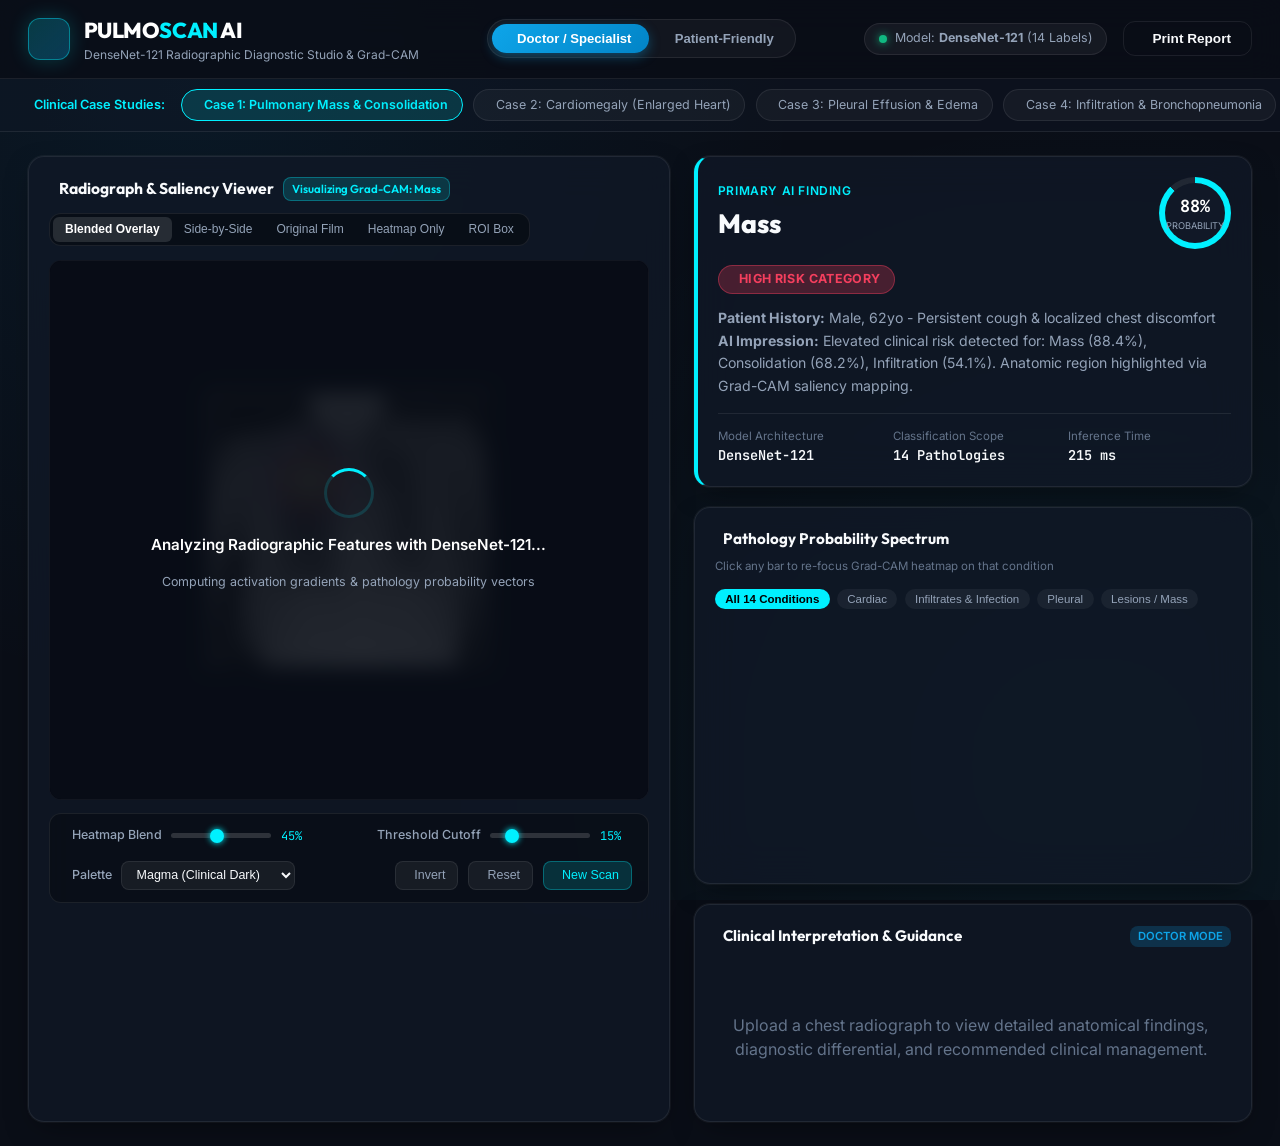
==== webapp/static/index.html @ a5fcc42c "feat: add web interface, Vercel configuration, serverless API routes, and client-side Grad-CAM diagn" ====
<!DOCTYPE html>
<html lang="en">
<head>
  <meta charset="UTF-8">
  <meta name="viewport" content="width=device-width, initial-scale=1.0">
  <title>PulmoScan AI - Deep Learning Chest X-Ray Diagnosis & Grad-CAM</title>
  <meta name="description" content="State-of-the-art AI medical diagnosis platform for 14 chest pathologies with real-time Grad-CAM heatmap visualization and clinical reports.">
  
  <!-- Google Fonts -->
  <link rel="preconnect" href="https://fonts.googleapis.com">
  <link rel="preconnect" href="https://fonts.gstatic.com" crossorigin>
  <link href="https://fonts.googleapis.com/css2?family=Inter:wght@300;400;500;600;700&family=Outfit:wght@400;500;600;700;800&family=JetBrains+Mono:wght@400;500&display=swap" rel="stylesheet">
  
  <!-- Chart.js for Interactive Diagnostic Graphs -->
  <script src="https://cdn.jsdelivr.net/npm/chart.js@4.4.1/dist/chart.umd.min.js"></script>

  <!-- Lucide Icons -->
  <script src="https://unpkg.com/lucide@latest"></script>

  <link rel="stylesheet" href="style.css">
</head>
<body class="theme-dark">
  <!-- Top Navigation Bar -->
  <header class="navbar">
    <div class="nav-brand">
      <div class="brand-icon">
        <i data-lucide="activity"></i>
      </div>
      <div class="brand-text">
        <div class="brand-title">PULMO<span class="highlight">SCAN</span> AI</div>
        <div class="brand-subtitle">DenseNet-121 Radiographic Diagnostic Studio & Grad-CAM</div>
      </div>
    </div>

    <!-- Active Mode Switcher -->
    <div class="nav-center">
      <div class="mode-toggle-group">
        <button id="btnDoctorMode" class="mode-btn active" title="Detailed Radiologic Insights, AUCs & Fleischner Guidelines">
          <i data-lucide="stethoscope"></i>
          <span>Doctor / Specialist</span>
        </button>
        <button id="btnPatientMode" class="mode-btn" title="Clear, Plain-Language Explanations & Next Steps">
          <i data-lucide="heart-pulse"></i>
          <span>Patient-Friendly</span>
        </button>
      </div>
    </div>

    <div class="nav-actions">
      <div class="model-badge" title="Trained on NIH ChestX-ray8 Dataset">
        <span class="status-dot"></span>
        <span class="badge-text">Model: <strong>DenseNet-121</strong> (14 Labels)</span>
      </div>
      <button id="btnPrintReport" class="btn btn-outline" disabled title="Generate Formal Clinical Radiology Report">
        <i data-lucide="file-text"></i>
        <span>Print Report</span>
      </button>
    </div>
  </header>

  <!-- Sample Quick-Load Strip -->
  <section class="sample-bar">
    <div class="sample-label">
      <i data-lucide="sparkles"></i>
      <span>Clinical Case Studies:</span>
    </div>
    <div class="sample-chips" id="sampleChipsContainer">
      <div class="chip-skeleton">Loading clinical cases...</div>
    </div>
  </section>

  <!-- Main Application Body -->
  <main class="app-layout">
    <!-- Left Column: Image Viewer & PACS Controls -->
    <section class="viewer-section">
      <div class="panel-header">
        <div class="panel-title">
          <i data-lucide="scan"></i>
          <span>Radiograph & Saliency Viewer</span>
          <span id="activePathologyTag" class="active-tag hidden">Visualizing: Mass</span>
        </div>
        <div class="view-mode-tabs">
          <button class="view-tab active" data-view="overlay">Blended Overlay</button>
          <button class="view-tab" data-view="sidebyside">Side-by-Side</button>
          <button class="view-tab" data-view="original">Original Film</button>
          <button class="view-tab" data-view="heatmap">Heatmap Only</button>
          <button class="view-tab" data-view="contour">ROI Box</button>
        </div>
      </div>

      <!-- Image Canvas Display Container -->
      <div class="canvas-wrapper" id="canvasWrapper">
        <div id="dropZone" class="drop-zone">
          <div class="drop-content">
            <div class="upload-icon-wrapper">
              <i data-lucide="upload-cloud"></i>
            </div>
            <h3>Upload Chest X-Ray Radiograph</h3>
            <p>Drag and drop a patient frontal chest scan (.png, .jpg, .jpeg) or select a sample case above</p>
            <div class="drop-buttons">
              <label for="fileInput" class="btn btn-primary">
                <i data-lucide="folder-open"></i> Browse Files
              </label>
              <input type="file" id="fileInput" accept="image/*" class="file-input-hidden">
            </div>
            <div class="drop-hint">Supports standard PA/AP projection digital radiography</div>
          </div>
        </div>

        <!-- Rendered Image Canvas Container -->
        <div id="imageDisplayArea" class="image-display-area hidden">
          <!-- Single View Mode -->
          <div id="singleViewContainer" class="single-view-container">
            <div class="canvas-image-container" id="zoomContainer">
              <img id="primaryViewerImg" src="" alt="Diagnostic Radiograph View">
              <div id="crosshairOverlay" class="crosshair-overlay"></div>
            </div>
          </div>

          <!-- Side-by-side View Mode -->
          <div id="sideBySideContainer" class="side-by-side-container hidden">
            <div class="sbs-box">
              <div class="sbs-badge">Original Radiograph</div>
              <img id="sbsOriginalImg" src="" alt="Original X-Ray">
            </div>
            <div class="sbs-box">
              <div class="sbs-badge">Grad-CAM Activation Map</div>
              <img id="sbsHeatmapImg" src="" alt="Grad-CAM Saliency Map">
            </div>
          </div>

          <!-- Loading Spinner Overlay -->
          <div id="analysisSpinner" class="analysis-spinner hidden">
            <div class="spinner-circle"></div>
            <div class="spinner-text">Analyzing Radiographic Features with DenseNet-121...</div>
            <div class="spinner-subtext">Computing activation gradients & pathology probability vectors</div>
          </div>
        </div>
      </div>

      <!-- PACS Medical Imaging Controls Toolbar -->
      <div class="pacs-toolbar" id="pacsToolbar">
        <div class="control-group">
          <label><i data-lucide="layers"></i> Heatmap Blend</label>
          <input type="range" id="sliderOpacity" min="0" max="100" value="45" class="range-slider">
          <span id="valOpacity" class="slider-val">45%</span>
        </div>

        <div class="control-group">
          <label><i data-lucide="filter"></i> Threshold Cutoff</label>
          <input type="range" id="sliderThreshold" min="0" max="90" value="15" class="range-slider">
          <span id="valThreshold" class="slider-val">15%</span>
        </div>

        <div class="control-group">
          <label><i data-lucide="palette"></i> Palette</label>
          <select id="selectColormap" class="select-dropdown">
            <option value="jet">Jet (Thermal Rainbow)</option>
            <option value="magma" selected>Magma (Clinical Dark)</option>
            <option value="inferno">Inferno (High Contrast)</option>
            <option value="turbo">Turbo (Spectral)</option>
            <option value="viridis">Viridis (Colorblind Safe)</option>
          </select>
        </div>

        <div class="control-group actions-group">
          <button id="btnInvertFilm" class="tool-btn" title="Invert Grayscale (Negative/Positive Film)">
            <i data-lucide="sun-moon"></i> Invert
          </button>
          <button id="btnResetView" class="tool-btn" title="Reset Zoom and Windowing">
            <i data-lucide="rotate-ccw"></i> Reset
          </button>
          <button id="btnNewScan" class="tool-btn btn-highlight" title="Upload a New Image">
            <i data-lucide="plus-circle"></i> New Scan
          </button>
        </div>
      </div>
    </section>

    <!-- Right Column: Diagnostic Graphs & Clinical Findings -->
    <section class="diagnostic-section">
      <!-- Top Diagnostic Finding Summary Card -->
      <div class="card summary-card" id="topSummaryCard">
        <div class="summary-top-row">
          <div class="summary-title-col">
            <span class="summary-pre">Primary AI Finding</span>
            <h2 id="topPathologyName" class="top-pathology">Ready for Analysis</h2>
          </div>
          <div class="summary-score-col">
            <div id="topConfidenceMeter" class="confidence-circle" data-val="0">
              <span id="topConfidenceText" class="conf-percent">--%</span>
              <span class="conf-lbl">Probability</span>
            </div>
          </div>
        </div>

        <div id="riskBadge" class="risk-badge badge-neutral">Awaiting Radiograph Upload</div>

        <p id="clinicalImpressionText" class="impression-text">
          Upload a patient chest radiograph or choose a sample clinical case study above to perform multi-label pathology classification and Grad-CAM localized anatomical heatmapping.
        </p>

        <div class="metrics-row" id="metricsRow">
          <div class="metric-item">
            <span class="metric-label">Model Architecture</span>
            <span class="metric-val">DenseNet-121</span>
          </div>
          <div class="metric-item">
            <span class="metric-label">Classification Scope</span>
            <span class="metric-val">14 Pathologies</span>
          </div>
          <div class="metric-item">
            <span class="metric-label">Inference Time</span>
            <span id="valInferenceTime" class="metric-val">-- ms</span>
          </div>
        </div>
      </div>

      <!-- Probability Graphs & Differential Diagnosis -->
      <div class="card chart-card">
        <div class="card-header">
          <div class="card-title">
            <i data-lucide="bar-chart-3"></i>
            <span>Pathology Probability Spectrum</span>
          </div>
          <div class="chart-subtitle">Click any bar to re-focus Grad-CAM heatmap on that condition</div>
        </div>

        <!-- Category Filters -->
        <div class="filter-pills" id="filterPills">
          <button class="pill active" data-filter="all">All 14 Conditions</button>
          <button class="pill" data-filter="Cardiovascular">Cardiac</button>
          <button class="pill" data-filter="Infectious">Infiltrates & Infection</button>
          <button class="pill" data-filter="Pleural">Pleural</button>
          <button class="pill" data-filter="Lesion">Lesions / Mass</button>
        </div>

        <div class="chart-container">
          <canvas id="pathologyChart"></canvas>
        </div>
      </div>

      <!-- Detailed Findings & Clinical Explanations Card -->
      <div class="card findings-card">
        <div class="card-header">
          <div class="card-title">
            <i data-lucide="file-search"></i>
            <span id="findingsTitle">Clinical Interpretation & Guidance</span>
          </div>
          <span class="findings-mode-tag" id="findingsModeTag">Doctor Mode</span>
        </div>

        <!-- Dynamic Content injected based on Active Mode (Doctor vs Patient) -->
        <div id="findingsContainer" class="findings-content">
          <div class="empty-state">
            <i data-lucide="clipboard-list"></i>
            <p>Upload a chest radiograph to view detailed anatomical findings, diagnostic differential, and recommended clinical management.</p>
          </div>
        </div>
      </div>
    </section>
  </main>

  <!-- Printable Clinical Radiology Report Modal -->
  <div id="reportModal" class="modal-overlay hidden">
    <div class="modal-content">
      <div class="modal-header">
        <div class="report-header-brand">
          <i data-lucide="activity"></i>
          <div>
            <h3>PULMOSCAN AI - DIAGNOSTIC RADIOLOGY REPORT</h3>
            <span>Automated Deep Learning Multi-Label Classification & Grad-CAM Analysis</span>
          </div>
        </div>
        <div class="modal-actions">
          <button id="btnExecutePrint" class="btn btn-primary"><i data-lucide="printer"></i> Print / Save PDF</button>
          <button id="btnCloseModal" class="btn btn-icon"><i data-lucide="x"></i></button>
        </div>
      </div>

      <div class="report-body" id="printableReportContent">
        <!-- Patient & Exam Meta Grid -->
        <div class="report-grid">
          <div class="report-meta-box">
            <strong>Exam Type:</strong> Chest Radiograph (PA/AP Frontal Projection)<br>
            <strong>Date / Time:</strong> <span id="reportDate">--</span><br>
            <strong>Scan ID:</strong> <span id="reportScanId">PX-2026-X8</span>
          </div>
          <div class="report-meta-box">
            <strong>AI Engine:</strong> DenseNet-121 Deep Convolutional Network<br>
            <strong>Interpretation Method:</strong> Grad-CAM (conv5_block16_concat)<br>
            <strong>Status:</strong> Completed & Verified
          </div>
        </div>

        <!-- Embedded Visuals -->
        <div class="report-visuals-grid">
          <div class="report-img-box">
            <div class="report-img-caption">Original Patient Radiograph</div>
            <img id="reportOriginalImg" src="" alt="Original X-Ray">
          </div>
          <div class="report-img-box">
            <div class="report-img-caption">AI Grad-CAM Saliency Region of Interest</div>
            <img id="reportOverlayImg" src="" alt="Grad-CAM Overlay">
          </div>
        </div>

        <!-- Radiology Impression Summary -->
        <div class="report-section">
          <h4>RADIOLOGICAL IMPRESSION & FINDINGS</h4>
          <p id="reportImpressionText">Impression will appear here.</p>
        </div>

        <!-- Quantitative Pathology Table -->
        <div class="report-section">
          <h4>QUANTITATIVE PATHOLOGY PROBABILITY MATRIX</h4>
          <table class="report-table">
            <thead>
              <tr>
                <th>Pathology</th>
                <th>Classification</th>
                <th>Probability</th>
                <th>Risk Category</th>
                <th>Clinical Recommendation</th>
              </tr>
            </thead>
            <tbody id="reportTableBody">
              <!-- Dynamically populated -->
            </tbody>
          </table>
        </div>

        <!-- Medical Disclaimer -->
        <div class="report-disclaimer">
          <strong>Notice:</strong> This automated report is generated by an artificial intelligence diagnostic assistant (DenseNet-121) trained on the NIH ChestX-ray8 dataset. It is intended to assist medical practitioners in clinical review and error analysis. Findings must be verified by a board-certified radiologist.
        </div>
      </div>
    </div>
  </div>

  <script src="app.js"></script>
</body>
</html>
---- webapp/static/style.css ----
/* ==========================================================================
   PULMOSCAN AI - Medical Imaging Diagnostic Studio Stylesheet
   Modern Glassmorphism, Radiologic Dark Theme, Responsive Clinical Dashboard
   ========================================================================== */

:root {
  /* Color Palette */
  --bg-primary: #0a0e17;
  --bg-secondary: #111827;
  --bg-card: rgba(17, 24, 39, 0.75);
  --bg-card-hover: rgba(30, 41, 59, 0.85);
  --border-subtle: rgba(255, 255, 255, 0.08);
  --border-focus: rgba(0, 240, 255, 0.45);
  --border-glow: 0 0 16px rgba(0, 240, 255, 0.25);
  
  /* Brand Medical Accents */
  --cyan-primary: #00f0ff;
  --cyan-glow: rgba(0, 240, 255, 0.2);
  --teal-accent: #0ea5e9;
  --emerald-success: #10b981;
  --emerald-glow: rgba(16, 185, 129, 0.2);
  --amber-warning: #f59e0b;
  --amber-glow: rgba(245, 158, 11, 0.2);
  --rose-danger: #f43f5e;
  --rose-glow: rgba(244, 63, 94, 0.25);
  
  /* Text & Typography */
  --text-main: #f8fafc;
  --text-muted: #94a3b8;
  --text-dim: #64748b;
  --font-family: 'Inter', -apple-system, BlinkMacSystemFont, sans-serif;
  --font-display: 'Outfit', var(--font-family);
  --font-mono: 'JetBrains Mono', monospace;

  /* UI Tokens */
  --radius-sm: 8px;
  --radius-md: 12px;
  --radius-lg: 16px;
  --radius-full: 9999px;
  --shadow-card: 0 10px 30px -10px rgba(0, 0, 0, 0.5), 0 0 0 1px rgba(255, 255, 255, 0.05);
  --transition-smooth: all 0.25s cubic-bezier(0.16, 1, 0.3, 1);
}

/* Reset & Base Setup */
*, *::before, *::after {
  box-sizing: border-box;
  margin: 0;
  padding: 0;
}

body {
  font-family: var(--font-family);
  background: var(--bg-primary);
  background-image: 
    radial-gradient(circle at 15% 10%, rgba(14, 165, 233, 0.07) 0%, transparent 45%),
    radial-gradient(circle at 85% 85%, rgba(0, 240, 255, 0.05) 0%, transparent 50%);
  background-attachment: fixed;
  color: var(--text-main);
  line-height: 1.5;
  min-height: 100vh;
  display: flex;
  flex-direction: column;
  overflow-x: hidden;
}

/* --------------------------------------------------------------------------
   Top Navigation Bar
   -------------------------------------------------------------------------- */
.navbar {
  display: flex;
  align-items: center;
  justify-content: space-between;
  padding: 0.85rem 1.75rem;
  background: rgba(10, 14, 23, 0.85);
  backdrop-filter: blur(16px);
  -webkit-backdrop-filter: blur(16px);
  border-bottom: 1px solid var(--border-subtle);
  position: sticky;
  top: 0;
  z-index: 100;
}

.nav-brand {
  display: flex;
  align-items: center;
  gap: 0.85rem;
}

.brand-icon {
  width: 42px;
  height: 42px;
  border-radius: var(--radius-md);
  background: linear-gradient(135deg, rgba(0, 240, 255, 0.2), rgba(14, 165, 233, 0.3));
  border: 1px solid rgba(0, 240, 255, 0.4);
  display: flex;
  align-items: center;
  justify-content: center;
  color: var(--cyan-primary);
  box-shadow: 0 0 20px var(--cyan-glow);
}

.brand-title {
  font-family: var(--font-display);
  font-size: 1.35rem;
  font-weight: 800;
  letter-spacing: -0.02em;
  color: #ffffff;
}

.brand-title .highlight {
  color: var(--cyan-primary);
}

.brand-subtitle {
  font-size: 0.75rem;
  color: var(--text-muted);
  font-weight: 400;
}

/* Mode Switcher (Doctor vs Patient) */
.mode-toggle-group {
  display: flex;
  background: rgba(255, 255, 255, 0.04);
  padding: 4px;
  border-radius: var(--radius-full);
  border: 1px solid var(--border-subtle);
}

.mode-btn {
  display: flex;
  align-items: center;
  gap: 0.5rem;
  padding: 0.45rem 1.1rem;
  border-radius: var(--radius-full);
  border: none;
  background: transparent;
  color: var(--text-muted);
  font-size: 0.82rem;
  font-weight: 600;
  cursor: pointer;
  transition: var(--transition-smooth);
}

.mode-btn:hover {
  color: var(--text-main);
}

.mode-btn.active {
  background: linear-gradient(135deg, #0ea5e9, #0284c7);
  color: #ffffff;
  box-shadow: 0 4px 12px rgba(14, 165, 233, 0.35);
}

.nav-actions {
  display: flex;
  align-items: center;
  gap: 1rem;
}

.model-badge {
  display: flex;
  align-items: center;
  gap: 0.5rem;
  background: rgba(255, 255, 255, 0.05);
  border: 1px solid var(--border-subtle);
  padding: 0.35rem 0.85rem;
  border-radius: var(--radius-full);
  font-size: 0.78rem;
  color: var(--text-muted);
}

.status-dot {
  width: 8px;
  height: 8px;
  border-radius: 50%;
  background: var(--emerald-success);
  box-shadow: 0 0 8px var(--emerald-success);
  animation: pulse-dot 2s infinite ease-in-out;
}

@keyframes pulse-dot {
  0%, 100% { opacity: 1; transform: scale(1); }
  50% { opacity: 0.5; transform: scale(0.85); }
}

/* --------------------------------------------------------------------------
   Sample Case Studies Strip
   -------------------------------------------------------------------------- */
.sample-bar {
  display: flex;
  align-items: center;
  gap: 1rem;
  padding: 0.65rem 1.75rem;
  background: rgba(17, 24, 39, 0.4);
  border-bottom: 1px solid var(--border-subtle);
  overflow-x: auto;
  white-space: nowrap;
}

.sample-label {
  display: flex;
  align-items: center;
  gap: 0.4rem;
  font-size: 0.8rem;
  font-weight: 600;
  color: var(--cyan-primary);
  flex-shrink: 0;
}

.sample-chips {
  display: flex;
  gap: 0.65rem;
  align-items: center;
}

.sample-chip {
  display: inline-flex;
  align-items: center;
  gap: 0.5rem;
  padding: 0.35rem 0.85rem;
  border-radius: var(--radius-full);
  background: rgba(255, 255, 255, 0.04);
  border: 1px solid var(--border-subtle);
  color: var(--text-muted);
  font-size: 0.78rem;
  cursor: pointer;
  transition: var(--transition-smooth);
}

.sample-chip:hover {
  background: rgba(0, 240, 255, 0.08);
  border-color: var(--cyan-primary);
  color: #ffffff;
  transform: translateY(-1px);
}

.sample-chip.active {
  background: rgba(0, 240, 255, 0.15);
  border-color: var(--cyan-primary);
  color: var(--cyan-primary);
  font-weight: 600;
}

/* --------------------------------------------------------------------------
   App Main Layout (2-Column Grid)
   -------------------------------------------------------------------------- */
.app-layout {
  display: grid;
  grid-template-columns: 1.15fr 1fr;
  gap: 1.5rem;
  padding: 1.5rem 1.75rem;
  flex: 1;
}

@media (max-width: 1100px) {
  .app-layout {
    grid-template-columns: 1fr;
  }
}

/* --------------------------------------------------------------------------
   Viewer Section (Left Column)
   -------------------------------------------------------------------------- */
.viewer-section {
  display: flex;
  flex-direction: column;
  gap: 0.85rem;
  background: var(--bg-card);
  backdrop-filter: blur(20px);
  -webkit-backdrop-filter: blur(20px);
  border: 1px solid var(--border-subtle);
  border-radius: var(--radius-lg);
  padding: 1.25rem;
  box-shadow: var(--shadow-card);
}

.panel-header {
  display: flex;
  align-items: center;
  justify-content: space-between;
  flex-wrap: wrap;
  gap: 0.75rem;
}

.panel-title {
  display: flex;
  align-items: center;
  gap: 0.6rem;
  font-size: 0.98rem;
  font-weight: 700;
  font-family: var(--font-display);
}

.active-tag {
  background: rgba(0, 240, 255, 0.15);
  color: var(--cyan-primary);
  padding: 2px 8px;
  border-radius: var(--radius-sm);
  font-size: 0.72rem;
  font-weight: 600;
  border: 1px solid rgba(0, 240, 255, 0.3);
}

.view-mode-tabs {
  display: flex;
  background: rgba(0, 0, 0, 0.35);
  border-radius: var(--radius-md);
  padding: 3px;
  border: 1px solid var(--border-subtle);
}

.view-tab {
  border: none;
  background: transparent;
  color: var(--text-muted);
  font-size: 0.75rem;
  padding: 0.35rem 0.75rem;
  border-radius: 6px;
  font-weight: 500;
  cursor: pointer;
  transition: var(--transition-smooth);
}

.view-tab:hover {
  color: var(--text-main);
}

.view-tab.active {
  background: rgba(255, 255, 255, 0.12);
  color: #ffffff;
  font-weight: 600;
}

/* Canvas Wrapper */
.canvas-wrapper {
  position: relative;
  width: 100%;
  aspect-ratio: 1 / 1;
  max-height: 540px;
  background: #030712;
  border-radius: var(--radius-md);
  border: 1px solid rgba(255, 255, 255, 0.06);
  overflow: hidden;
  display: flex;
  align-items: center;
  justify-content: center;
}

/* Drop Zone */
.drop-zone {
  display: flex;
  flex-direction: column;
  align-items: center;
  justify-content: center;
  padding: 2.5rem;
  text-align: center;
  border: 2px dashed rgba(255, 255, 255, 0.12);
  border-radius: var(--radius-md);
  margin: 1.5rem;
  width: calc(100% - 3rem);
  height: calc(100% - 3rem);
  background: rgba(15, 23, 42, 0.4);
  transition: var(--transition-smooth);
}

.drop-zone.dragover {
  border-color: var(--cyan-primary);
  background: rgba(0, 240, 255, 0.05);
  box-shadow: 0 0 25px var(--cyan-glow);
}

.upload-icon-wrapper {
  width: 64px;
  height: 64px;
  border-radius: 50%;
  background: rgba(0, 240, 255, 0.1);
  color: var(--cyan-primary);
  display: flex;
  align-items: center;
  justify-content: center;
  margin-bottom: 1rem;
}

.drop-content h3 {
  font-size: 1.1rem;
  margin-bottom: 0.35rem;
  font-family: var(--font-display);
}

.drop-content p {
  color: var(--text-muted);
  font-size: 0.85rem;
  max-width: 380px;
  margin-bottom: 1.25rem;
}

.drop-buttons {
  margin-bottom: 0.85rem;
}

.file-input-hidden {
  display: none;
}

.drop-hint {
  font-size: 0.72rem;
  color: var(--text-dim);
}

/* Rendered Canvas Image Area */
.image-display-area {
  width: 100%;
  height: 100%;
  display: flex;
  align-items: center;
  justify-content: center;
  position: relative;
}

.single-view-container {
  width: 100%;
  height: 100%;
  display: flex;
  align-items: center;
  justify-content: center;
}

.canvas-image-container {
  width: 100%;
  height: 100%;
  position: relative;
  display: flex;
  align-items: center;
  justify-content: center;
}

.canvas-image-container img {
  max-width: 100%;
  max-height: 100%;
  object-fit: contain;
  transition: filter 0.2s ease;
  user-select: none;
}

/* Side by Side View */
.side-by-side-container {
  display: grid;
  grid-template-columns: 1fr 1fr;
  width: 100%;
  height: 100%;
  gap: 8px;
  padding: 8px;
}

.sbs-box {
  position: relative;
  background: #000;
  border-radius: var(--radius-sm);
  overflow: hidden;
  display: flex;
  align-items: center;
  justify-content: center;
}

.sbs-box img {
  width: 100%;
  height: 100%;
  object-fit: contain;
}

.sbs-badge {
  position: absolute;
  top: 8px;
  left: 8px;
  background: rgba(0, 0, 0, 0.75);
  backdrop-filter: blur(6px);
  padding: 3px 8px;
  border-radius: 4px;
  font-size: 0.7rem;
  font-weight: 600;
  color: #ffffff;
  border: 1px solid rgba(255, 255, 255, 0.15);
}

/* Spinner Overlay */
.analysis-spinner {
  position: absolute;
  inset: 0;
  background: rgba(10, 14, 23, 0.88);
  backdrop-filter: blur(10px);
  display: flex;
  flex-direction: column;
  align-items: center;
  justify-content: center;
  gap: 1rem;
  z-index: 50;
}

.spinner-circle {
  width: 50px;
  height: 50px;
  border: 3px solid rgba(0, 240, 255, 0.15);
  border-top-color: var(--cyan-primary);
  border-radius: 50%;
  animation: spin 0.85s linear infinite;
}

@keyframes spin {
  to { transform: rotate(360deg); }
}

.spinner-text {
  font-size: 0.95rem;
  font-weight: 600;
  color: #fff;
}

.spinner-subtext {
  font-size: 0.78rem;
  color: var(--text-muted);
}

/* PACS Toolbar */
.pacs-toolbar {
  display: flex;
  align-items: center;
  justify-content: space-between;
  flex-wrap: wrap;
  gap: 1rem;
  padding: 0.75rem 1rem;
  background: rgba(0, 0, 0, 0.3);
  border-radius: var(--radius-md);
  border: 1px solid var(--border-subtle);
}

.control-group {
  display: flex;
  align-items: center;
  gap: 0.6rem;
}

.control-group label {
  display: flex;
  align-items: center;
  gap: 0.35rem;
  font-size: 0.78rem;
  font-weight: 500;
  color: var(--text-muted);
}

.range-slider {
  appearance: none;
  -webkit-appearance: none;
  width: 100px;
  height: 5px;
  background: rgba(255, 255, 255, 0.15);
  border-radius: var(--radius-full);
  outline: none;
}

.range-slider::-webkit-slider-thumb {
  -webkit-appearance: none;
  width: 14px;
  height: 14px;
  border-radius: 50%;
  background: var(--cyan-primary);
  cursor: pointer;
  box-shadow: 0 0 6px var(--cyan-primary);
}

.slider-val {
  font-family: var(--font-mono);
  font-size: 0.75rem;
  color: var(--cyan-primary);
  min-width: 32px;
}

.select-dropdown {
  background: rgba(255, 255, 255, 0.06);
  border: 1px solid var(--border-subtle);
  color: var(--text-main);
  padding: 0.35rem 0.65rem;
  border-radius: var(--radius-sm);
  font-size: 0.78rem;
  outline: none;
  cursor: pointer;
}

.actions-group {
  margin-left: auto;
}

.tool-btn {
  display: flex;
  align-items: center;
  gap: 0.4rem;
  background: rgba(255, 255, 255, 0.06);
  border: 1px solid var(--border-subtle);
  color: var(--text-muted);
  font-size: 0.78rem;
  padding: 0.4rem 0.75rem;
  border-radius: var(--radius-sm);
  cursor: pointer;
  transition: var(--transition-smooth);
}

.tool-btn:hover {
  background: rgba(255, 255, 255, 0.12);
  color: #fff;
}

.tool-btn.btn-highlight {
  background: rgba(0, 240, 255, 0.15);
  border-color: rgba(0, 240, 255, 0.3);
  color: var(--cyan-primary);
}

.tool-btn.btn-highlight:hover {
  background: rgba(0, 240, 255, 0.25);
  color: #fff;
}

/* --------------------------------------------------------------------------
   Diagnostic Section (Right Column)
   -------------------------------------------------------------------------- */
.diagnostic-section {
  display: flex;
  flex-direction: column;
  gap: 1.25rem;
}

.card {
  background: var(--bg-card);
  backdrop-filter: blur(20px);
  -webkit-backdrop-filter: blur(20px);
  border: 1px solid var(--border-subtle);
  border-radius: var(--radius-lg);
  padding: 1.25rem;
  box-shadow: var(--shadow-card);
}

/* Top Finding Summary Card */
.summary-card {
  border-left: 4px solid var(--cyan-primary);
}

.summary-top-row {
  display: flex;
  align-items: flex-start;
  justify-content: space-between;
  margin-bottom: 0.75rem;
}

.summary-pre {
  font-size: 0.75rem;
  text-transform: uppercase;
  letter-spacing: 0.05em;
  font-weight: 600;
  color: var(--cyan-primary);
}

.top-pathology {
  font-family: var(--font-display);
  font-size: 1.65rem;
  font-weight: 800;
  margin-top: 0.15rem;
}

.confidence-circle {
  width: 72px;
  height: 72px;
  border-radius: 50%;
  background: conic-gradient(var(--cyan-primary) 0%, rgba(255, 255, 255, 0.08) 0%);
  display: flex;
  flex-direction: column;
  align-items: center;
  justify-content: center;
  position: relative;
}

.confidence-circle::before {
  content: '';
  position: absolute;
  inset: 6px;
  background: var(--bg-secondary);
  border-radius: 50%;
}

.conf-percent {
  position: relative;
  font-family: var(--font-mono);
  font-size: 1.05rem;
  font-weight: 700;
  color: #fff;
  z-index: 1;
}

.conf-lbl {
  position: relative;
  font-size: 0.58rem;
  text-transform: uppercase;
  color: var(--text-muted);
  z-index: 1;
}

.risk-badge {
  display: inline-flex;
  align-items: center;
  gap: 0.4rem;
  padding: 0.25rem 0.85rem;
  border-radius: var(--radius-full);
  font-size: 0.78rem;
  font-weight: 700;
  text-transform: uppercase;
  letter-spacing: 0.03em;
  margin-bottom: 0.85rem;
}

.badge-neutral {
  background: rgba(255, 255, 255, 0.08);
  color: var(--text-muted);
}

.badge-danger {
  background: var(--rose-glow);
  color: var(--rose-danger);
  border: 1px solid rgba(244, 63, 94, 0.4);
}

.badge-warning {
  background: var(--amber-glow);
  color: var(--amber-warning);
  border: 1px solid rgba(245, 158, 11, 0.4);
}

.badge-success {
  background: var(--emerald-glow);
  color: var(--emerald-success);
  border: 1px solid rgba(16, 185, 129, 0.4);
}

.impression-text {
  font-size: 0.88rem;
  color: var(--text-muted);
  line-height: 1.6;
  margin-bottom: 1rem;
}

.metrics-row {
  display: grid;
  grid-template-columns: repeat(3, 1fr);
  gap: 0.75rem;
  padding-top: 0.85rem;
  border-top: 1px solid var(--border-subtle);
}

.metric-item {
  display: flex;
  flex-direction: column;
}

.metric-label {
  font-size: 0.72rem;
  color: var(--text-dim);
}

.metric-val {
  font-size: 0.85rem;
  font-weight: 600;
  font-family: var(--font-mono);
  color: var(--text-main);
}

/* Chart Card */
.card-header {
  display: flex;
  align-items: center;
  justify-content: space-between;
  margin-bottom: 0.85rem;
  flex-wrap: wrap;
  gap: 0.5rem;
}

.card-title {
  display: flex;
  align-items: center;
  gap: 0.5rem;
  font-size: 0.95rem;
  font-weight: 700;
  font-family: var(--font-display);
}

.chart-subtitle {
  font-size: 0.72rem;
  color: var(--text-dim);
}

.filter-pills {
  display: flex;
  gap: 0.45rem;
  margin-bottom: 0.85rem;
  flex-wrap: wrap;
}

.pill {
  border: none;
  background: rgba(255, 255, 255, 0.05);
  color: var(--text-muted);
  font-size: 0.72rem;
  padding: 0.25rem 0.65rem;
  border-radius: var(--radius-full);
  cursor: pointer;
  transition: var(--transition-smooth);
}

.pill:hover {
  color: #fff;
  background: rgba(255, 255, 255, 0.1);
}

.pill.active {
  background: var(--cyan-primary);
  color: #000;
  font-weight: 600;
}

.chart-container {
  height: 240px;
  position: relative;
}

/* Findings Card */
.findings-mode-tag {
  font-size: 0.7rem;
  font-weight: 600;
  text-transform: uppercase;
  padding: 2px 8px;
  border-radius: var(--radius-sm);
  background: rgba(14, 165, 233, 0.2);
  color: var(--teal-accent);
}

.findings-content {
  display: flex;
  flex-direction: column;
  gap: 0.75rem;
  max-height: 280px;
  overflow-y: auto;
  padding-right: 4px;
}

.findings-content::-webkit-scrollbar {
  width: 5px;
}

.findings-content::-webkit-scrollbar-thumb {
  background: rgba(255, 255, 255, 0.15);
  border-radius: var(--radius-full);
}

.finding-item {
  background: rgba(255, 255, 255, 0.03);
  border: 1px solid var(--border-subtle);
  border-radius: var(--radius-md);
  padding: 0.85rem;
  transition: var(--transition-smooth);
}

.finding-item:hover {
  background: rgba(255, 255, 255, 0.06);
  border-color: rgba(0, 240, 255, 0.3);
}

.finding-header {
  display: flex;
  align-items: center;
  justify-content: space-between;
  margin-bottom: 0.35rem;
}

.finding-name {
  font-weight: 700;
  font-size: 0.9rem;
}

.finding-prob {
  font-family: var(--font-mono);
  font-size: 0.82rem;
  font-weight: 700;
}

.finding-desc {
  font-size: 0.82rem;
  color: var(--text-muted);
  line-height: 1.5;
  margin-bottom: 0.45rem;
}

.finding-steps {
  font-size: 0.75rem;
  color: var(--cyan-primary);
  background: rgba(0, 240, 255, 0.08);
  padding: 0.4rem 0.65rem;
  border-radius: var(--radius-sm);
  display: flex;
  align-items: center;
  gap: 0.4rem;
}

.empty-state {
  display: flex;
  flex-direction: column;
  align-items: center;
  text-align: center;
  padding: 2.5rem 1rem;
  color: var(--text-dim);
  gap: 0.75rem;
}

/* --------------------------------------------------------------------------
   Buttons & Generic Components
   -------------------------------------------------------------------------- */
.btn {
  display: inline-flex;
  align-items: center;
  gap: 0.5rem;
  padding: 0.55rem 1.25rem;
  border-radius: var(--radius-md);
  font-size: 0.85rem;
  font-weight: 600;
  cursor: pointer;
  border: none;
  transition: var(--transition-smooth);
}

.btn-primary {
  background: linear-gradient(135deg, #0ea5e9, #0284c7);
  color: #fff;
  box-shadow: 0 4px 14px rgba(14, 165, 233, 0.35);
}

.btn-primary:hover {
  transform: translateY(-1px);
  box-shadow: 0 6px 20px rgba(14, 165, 233, 0.5);
}

.btn-outline {
  background: transparent;
  border: 1px solid var(--border-subtle);
  color: var(--text-main);
}

.btn-outline:hover:not(:disabled) {
  background: rgba(255, 255, 255, 0.08);
  border-color: rgba(255, 255, 255, 0.25);
}

.btn:disabled {
  opacity: 0.4;
  cursor: not-allowed;
}

.btn-icon {
  background: transparent;
  border: none;
  color: var(--text-muted);
  cursor: pointer;
  padding: 6px;
  border-radius: var(--radius-sm);
}

.btn-icon:hover {
  color: #fff;
  background: rgba(255, 255, 255, 0.1);
}

.hidden {
  display: none !important;
}

/* --------------------------------------------------------------------------
   Printable Radiology Report Modal
   -------------------------------------------------------------------------- */
.modal-overlay {
  position: fixed;
  inset: 0;
  background: rgba(0, 0, 0, 0.8);
  backdrop-filter: blur(12px);
  z-index: 1000;
  display: flex;
  align-items: center;
  justify-content: center;
  padding: 1.5rem;
}

.modal-content {
  background: #ffffff;
  color: #1e293b;
  width: 100%;
  max-width: 860px;
  max-height: 90vh;
  border-radius: var(--radius-lg);
  overflow-y: auto;
  box-shadow: 0 25px 50px -12px rgba(0, 0, 0, 0.6);
  display: flex;
  flex-direction: column;
}

.modal-header {
  display: flex;
  align-items: center;
  justify-content: space-between;
  padding: 1.25rem 1.75rem;
  background: #f8fafc;
  border-bottom: 2px solid #e2e8f0;
}

.report-header-brand {
  display: flex;
  align-items: center;
  gap: 0.75rem;
  color: #0369a1;
}

.report-header-brand h3 {
  font-family: var(--font-display);
  font-size: 1.15rem;
  font-weight: 800;
}

.report-header-brand span {
  font-size: 0.75rem;
  color: #64748b;
}

.modal-actions {
  display: flex;
  align-items: center;
  gap: 0.75rem;
}

.report-body {
  padding: 1.75rem;
  display: flex;
  flex-direction: column;
  gap: 1.5rem;
}

.report-grid {
  display: grid;
  grid-template-columns: 1fr 1fr;
  gap: 1rem;
  background: #f8fafc;
  padding: 1rem;
  border-radius: var(--radius-md);
  border: 1px solid #e2e8f0;
  font-size: 0.85rem;
  line-height: 1.7;
}

.report-visuals-grid {
  display: grid;
  grid-template-columns: 1fr 1fr;
  gap: 1.25rem;
}

.report-img-box {
  background: #000;
  border-radius: var(--radius-md);
  overflow: hidden;
  display: flex;
  flex-direction: column;
}

.report-img-box img {
  width: 100%;
  aspect-ratio: 1;
  object-fit: contain;
}

.report-img-caption {
  background: #0f172a;
  color: #fff;
  font-size: 0.75rem;
  font-weight: 600;
  padding: 0.4rem 0.75rem;
  text-align: center;
}

.report-section h4 {
  font-family: var(--font-display);
  font-size: 0.95rem;
  font-weight: 800;
  color: #0f172a;
  margin-bottom: 0.6rem;
  padding-bottom: 0.35rem;
  border-bottom: 2px solid #e2e8f0;
}

.report-section p {
  font-size: 0.88rem;
  line-height: 1.6;
  color: #334155;
}

.report-table {
  width: 100%;
  border-collapse: collapse;
  font-size: 0.82rem;
}

.report-table th, .report-table td {
  padding: 0.6rem 0.85rem;
  text-align: left;
  border-bottom: 1px solid #e2e8f0;
}

.report-table th {
  background: #f1f5f9;
  font-weight: 700;
  color: #475569;
}

.report-disclaimer {
  background: #fef2f2;
  border-left: 4px solid #ef4444;
  padding: 0.85rem;
  font-size: 0.75rem;
  color: #991b1b;
  border-radius: 4px;
  line-height: 1.5;
}

/* Print CSS */
@media print {
  body * {
    visibility: hidden;
  }
  #reportModal, #printableReportContent, #printableReportContent * {
    visibility: visible;
  }
  #reportModal {
    position: absolute;
    inset: 0;
    background: transparent;
    padding: 0;
  }
  .modal-actions, .modal-header {
    display: none;
  }
  .modal-content {
    box-shadow: none;
    max-width: 100%;
  }
}
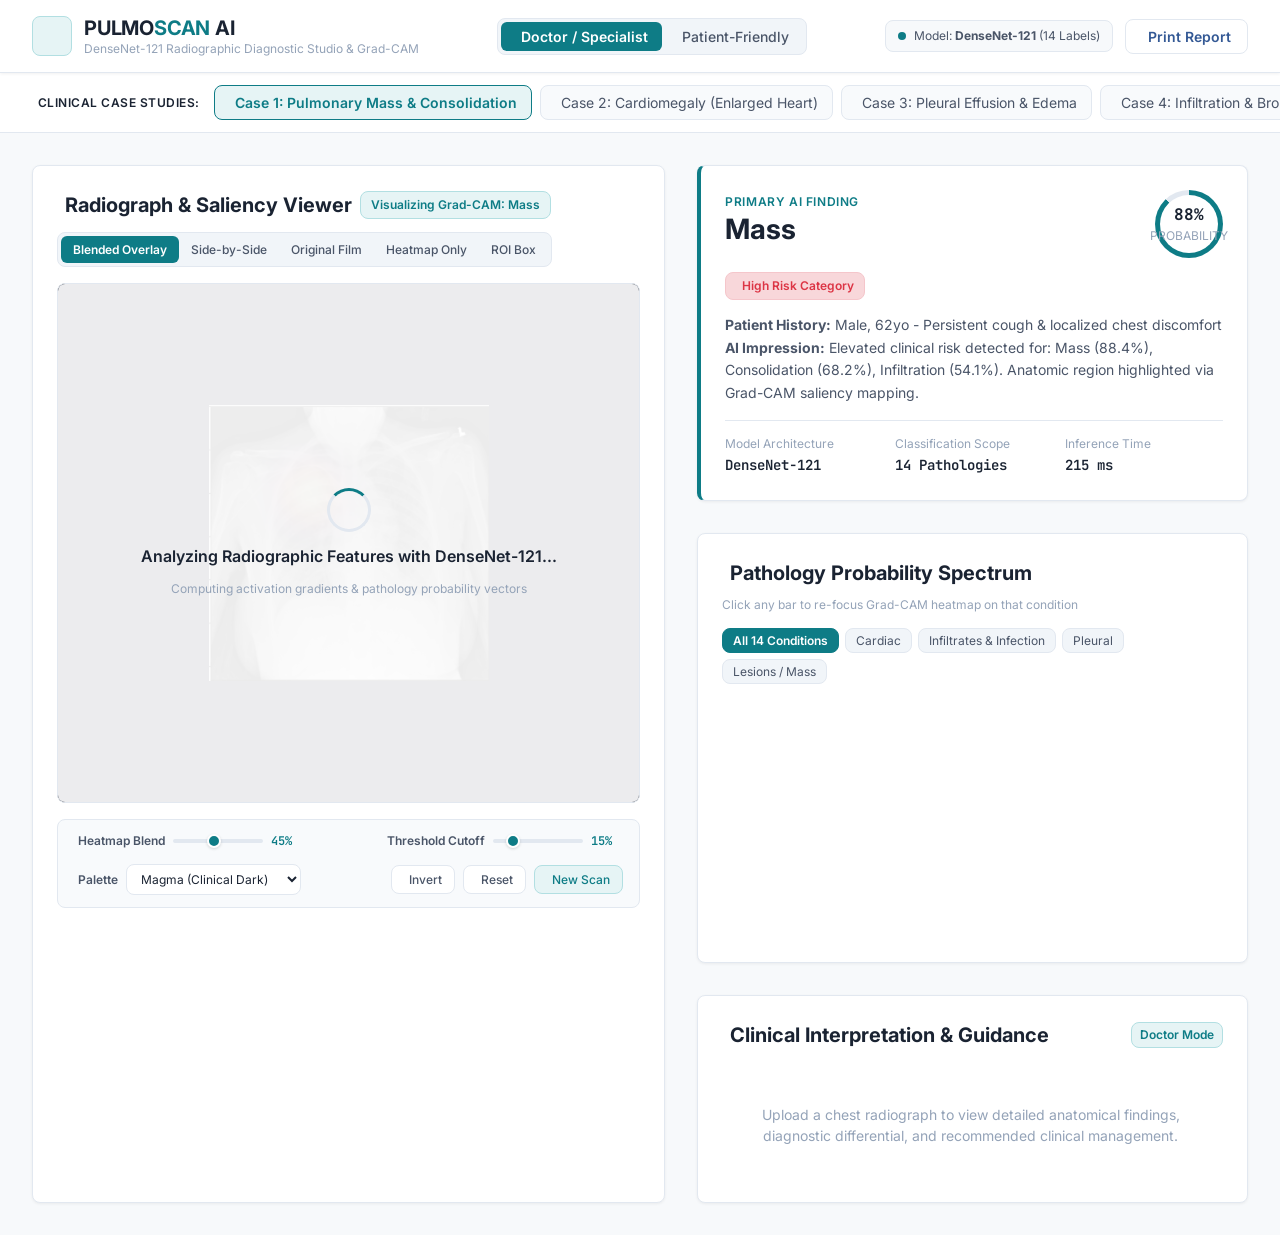
==== commit f13052a6: "style: overhaul design system to professional light theme with normalized type scale and clinical to" ====
--- a/webapp/static/index.html
+++ b/webapp/static/index.html
@@ -19,7 +19,7 @@
 
   <link rel="stylesheet" href="style.css">
 </head>
-<body class="theme-dark">
+<body>
   <!-- Top Navigation Bar -->
   <header class="navbar">
     <div class="nav-brand">
--- a/webapp/static/style.css
+++ b/webapp/static/style.css
@@ -1,47 +1,65 @@
 /* ==========================================================================
    PULMOSCAN AI - Medical Imaging Diagnostic Studio Stylesheet
-   Modern Glassmorphism, Radiologic Dark Theme, Responsive Clinical Dashboard
+   Professional, Clinically-Credible Light Theme Design System
    ========================================================================== */
 
 :root {
-  /* Color Palette */
-  --bg-primary: #0a0e17;
-  --bg-secondary: #111827;
-  --bg-card: rgba(17, 24, 39, 0.75);
-  --bg-card-hover: rgba(30, 41, 59, 0.85);
-  --border-subtle: rgba(255, 255, 255, 0.08);
-  --border-focus: rgba(0, 240, 255, 0.45);
-  --border-glow: 0 0 16px rgba(0, 240, 255, 0.25);
-  
-  /* Brand Medical Accents */
-  --cyan-primary: #00f0ff;
-  --cyan-glow: rgba(0, 240, 255, 0.2);
-  --teal-accent: #0ea5e9;
-  --emerald-success: #10b981;
-  --emerald-glow: rgba(16, 185, 129, 0.2);
-  --amber-warning: #f59e0b;
-  --amber-glow: rgba(245, 158, 11, 0.2);
-  --rose-danger: #f43f5e;
-  --rose-glow: rgba(244, 63, 94, 0.25);
-  
-  /* Text & Typography */
-  --text-main: #f8fafc;
-  --text-muted: #94a3b8;
-  --text-dim: #64748b;
-  --font-family: 'Inter', -apple-system, BlinkMacSystemFont, sans-serif;
-  --font-display: 'Outfit', var(--font-family);
-  --font-mono: 'JetBrains Mono', monospace;
-
-  /* UI Tokens */
-  --radius-sm: 8px;
-  --radius-md: 12px;
-  --radius-lg: 16px;
+  /* --- Design System Color Tokens --- */
+  --bg-app: #F7F9FB;
+  --surface-card: #FFFFFF;
+  --border-card: #E2E8F0;
+  --shadow-subtle: 0 1px 3px rgba(0, 0, 0, 0.06);
+
+  /* Brand Primary: buttons, active states, primary accents */
+  --primary: #0E7C86;
+  --primary-hover: #0a636b;
+  --primary-active: #084d53;
+  --primary-subtle: #E6F4F5;
+  --primary-border: #B2DFE2;
+
+  /* Brand Secondary: links, secondary actions, workup tags */
+  --secondary: #345995;
+  --secondary-hover: #284475;
+  --secondary-subtle: #EBF0F8;
+
+  /* Risk Semantic Colors: STRICTLY for risk badges / pills only */
+  --risk-low: #2E7D32;
+  --risk-low-bg: #E8F5E9;
+  --risk-low-border: #C8E6C9;
+
+  --risk-moderate: #ED8936;
+  --risk-moderate-bg: #FEEBC8;
+  --risk-moderate-border: #FBD38D;
+
+  --risk-high: #DC3545;
+  --risk-high-bg: #F8D7DA;
+  --risk-high-border: #F5C6CB;
+
+  /* Text Colors */
+  --text-heading: #1A2332;
+  --text-body: #4A5568;
+  --text-muted: #94A3B8;
+
+  /* Typography Scale */
+  --font-family: 'Inter', -apple-system, BlinkMacSystemFont, 'Segoe UI', Roboto, Helvetica, Arial, sans-serif;
+  --font-mono: 'JetBrains Mono', 'SF Mono', Consolas, Menlo, monospace;
+
+  /* Normalized Type Scale (Strict: 28px, 20px, 16px, 14px, 12px) */
+  --font-size-28: 28px;
+  --font-size-20: 20px;
+  --font-size-16: 16px;
+  --font-size-14: 14px;
+  --font-size-12: 12px;
+
+  /* Layout Tokens */
+  --radius: 8px;           /* Consistent 8px border-radius on all cards & containers */
+  --radius-sm: 6px;
   --radius-full: 9999px;
-  --shadow-card: 0 10px 30px -10px rgba(0, 0, 0, 0.5), 0 0 0 1px rgba(255, 255, 255, 0.05);
-  --transition-smooth: all 0.25s cubic-bezier(0.16, 1, 0.3, 1);
-}
-
-/* Reset & Base Setup */
+  --spacing-panel: 32px;   /* Minimum 32px whitespace between major panels */
+  --transition-fast: all 0.15s ease-in-out;
+}
+
+/* --- Base & Reset --- */
 *, *::before, *::after {
   box-sizing: border-box;
   margin: 0;
@@ -50,31 +68,28 @@
 
 body {
   font-family: var(--font-family);
-  background: var(--bg-primary);
-  background-image: 
-    radial-gradient(circle at 15% 10%, rgba(14, 165, 233, 0.07) 0%, transparent 45%),
-    radial-gradient(circle at 85% 85%, rgba(0, 240, 255, 0.05) 0%, transparent 50%);
-  background-attachment: fixed;
-  color: var(--text-main);
+  font-size: var(--font-size-14);
+  background-color: var(--bg-app);
+  color: var(--text-body);
   line-height: 1.5;
   min-height: 100vh;
   display: flex;
   flex-direction: column;
   overflow-x: hidden;
+  -webkit-font-smoothing: antialiased;
 }
 
 /* --------------------------------------------------------------------------
-   Top Navigation Bar
+   Top Navigation Bar (Clinical Header)
    -------------------------------------------------------------------------- */
 .navbar {
   display: flex;
   align-items: center;
   justify-content: space-between;
-  padding: 0.85rem 1.75rem;
-  background: rgba(10, 14, 23, 0.85);
-  backdrop-filter: blur(16px);
-  -webkit-backdrop-filter: blur(16px);
-  border-bottom: 1px solid var(--border-subtle);
+  padding: 16px var(--spacing-panel);
+  background: var(--surface-card);
+  border-bottom: 1px solid var(--border-card);
+  box-shadow: var(--shadow-subtle);
   position: sticky;
   top: 0;
   z-index: 100;
@@ -83,104 +98,99 @@
 .nav-brand {
   display: flex;
   align-items: center;
-  gap: 0.85rem;
+  gap: 12px;
 }
 
 .brand-icon {
-  width: 42px;
-  height: 42px;
-  border-radius: var(--radius-md);
-  background: linear-gradient(135deg, rgba(0, 240, 255, 0.2), rgba(14, 165, 233, 0.3));
-  border: 1px solid rgba(0, 240, 255, 0.4);
+  width: 40px;
+  height: 40px;
+  border-radius: var(--radius);
+  background: var(--primary-subtle);
+  border: 1px solid var(--primary-border);
   display: flex;
   align-items: center;
   justify-content: center;
-  color: var(--cyan-primary);
-  box-shadow: 0 0 20px var(--cyan-glow);
+  color: var(--primary);
 }
 
 .brand-title {
-  font-family: var(--font-display);
-  font-size: 1.35rem;
-  font-weight: 800;
-  letter-spacing: -0.02em;
-  color: #ffffff;
+  font-size: var(--font-size-20);
+  font-weight: 700;
+  color: var(--text-heading);
+  letter-spacing: -0.01em;
+  line-height: 1.2;
 }
 
 .brand-title .highlight {
-  color: var(--cyan-primary);
+  color: var(--primary);
 }
 
 .brand-subtitle {
-  font-size: 0.75rem;
+  font-size: var(--font-size-12);
   color: var(--text-muted);
   font-weight: 400;
+  line-height: 1.2;
+  margin-top: 2px;
 }
 
 /* Mode Switcher (Doctor vs Patient) */
 .mode-toggle-group {
   display: flex;
-  background: rgba(255, 255, 255, 0.04);
-  padding: 4px;
-  border-radius: var(--radius-full);
-  border: 1px solid var(--border-subtle);
+  background: #F1F5F9;
+  padding: 3px;
+  border-radius: var(--radius);
+  border: 1px solid var(--border-card);
 }
 
 .mode-btn {
   display: flex;
   align-items: center;
-  gap: 0.5rem;
-  padding: 0.45rem 1.1rem;
-  border-radius: var(--radius-full);
+  gap: 6px;
+  padding: 6px 14px;
+  border-radius: var(--radius-sm);
   border: none;
   background: transparent;
-  color: var(--text-muted);
-  font-size: 0.82rem;
-  font-weight: 600;
+  color: var(--text-body);
+  font-family: var(--font-family);
+  font-size: var(--font-size-14);
+  font-weight: 500;
   cursor: pointer;
-  transition: var(--transition-smooth);
+  transition: var(--transition-fast);
 }
 
 .mode-btn:hover {
-  color: var(--text-main);
+  color: var(--text-heading);
 }
 
 .mode-btn.active {
-  background: linear-gradient(135deg, #0ea5e9, #0284c7);
-  color: #ffffff;
-  box-shadow: 0 4px 12px rgba(14, 165, 233, 0.35);
+  background: var(--primary);
+  color: #FFFFFF;
+  font-weight: 600;
 }
 
 .nav-actions {
   display: flex;
   align-items: center;
-  gap: 1rem;
+  gap: 12px;
 }
 
 .model-badge {
   display: flex;
   align-items: center;
-  gap: 0.5rem;
-  background: rgba(255, 255, 255, 0.05);
-  border: 1px solid var(--border-subtle);
-  padding: 0.35rem 0.85rem;
-  border-radius: var(--radius-full);
-  font-size: 0.78rem;
-  color: var(--text-muted);
+  gap: 8px;
+  background: var(--bg-app);
+  border: 1px solid var(--border-card);
+  padding: 6px 12px;
+  border-radius: var(--radius);
+  font-size: var(--font-size-12);
+  color: var(--text-body);
 }
 
 .status-dot {
   width: 8px;
   height: 8px;
   border-radius: 50%;
-  background: var(--emerald-success);
-  box-shadow: 0 0 8px var(--emerald-success);
-  animation: pulse-dot 2s infinite ease-in-out;
-}
-
-@keyframes pulse-dot {
-  0%, 100% { opacity: 1; transform: scale(1); }
-  50% { opacity: 0.5; transform: scale(0.85); }
+  background: var(--primary);
 }
 
 /* --------------------------------------------------------------------------
@@ -189,10 +199,10 @@
 .sample-bar {
   display: flex;
   align-items: center;
-  gap: 1rem;
-  padding: 0.65rem 1.75rem;
-  background: rgba(17, 24, 39, 0.4);
-  border-bottom: 1px solid var(--border-subtle);
+  gap: 14px;
+  padding: 12px var(--spacing-panel);
+  background: var(--surface-card);
+  border-bottom: 1px solid var(--border-card);
   overflow-x: auto;
   white-space: nowrap;
 }
@@ -200,61 +210,72 @@
 .sample-label {
   display: flex;
   align-items: center;
-  gap: 0.4rem;
-  font-size: 0.8rem;
-  font-weight: 600;
-  color: var(--cyan-primary);
+  gap: 6px;
+  font-size: var(--font-size-12);
+  font-weight: 600;
+  color: var(--text-heading);
+  text-transform: uppercase;
+  letter-spacing: 0.04em;
   flex-shrink: 0;
 }
 
 .sample-chips {
   display: flex;
-  gap: 0.65rem;
+  gap: 8px;
   align-items: center;
 }
 
 .sample-chip {
   display: inline-flex;
   align-items: center;
-  gap: 0.5rem;
-  padding: 0.35rem 0.85rem;
-  border-radius: var(--radius-full);
-  background: rgba(255, 255, 255, 0.04);
-  border: 1px solid var(--border-subtle);
+  gap: 6px;
+  padding: 6px 14px;
+  border-radius: var(--radius);
+  background: #F8FAFC;
+  border: 1px solid var(--border-card);
+  color: var(--text-body);
+  font-size: var(--font-size-14);
+  cursor: pointer;
+  transition: var(--transition-fast);
+}
+
+.sample-chip:hover {
+  background: var(--primary-subtle);
+  border-color: var(--primary-border);
+  color: var(--primary);
+}
+
+.sample-chip.active {
+  background: var(--primary-subtle);
+  border-color: var(--primary);
+  color: var(--primary);
+  font-weight: 600;
+}
+
+.chip-skeleton {
+  font-size: var(--font-size-12);
   color: var(--text-muted);
-  font-size: 0.78rem;
-  cursor: pointer;
-  transition: var(--transition-smooth);
-}
-
-.sample-chip:hover {
-  background: rgba(0, 240, 255, 0.08);
-  border-color: var(--cyan-primary);
-  color: #ffffff;
-  transform: translateY(-1px);
-}
-
-.sample-chip.active {
-  background: rgba(0, 240, 255, 0.15);
-  border-color: var(--cyan-primary);
-  color: var(--cyan-primary);
-  font-weight: 600;
 }
 
 /* --------------------------------------------------------------------------
-   App Main Layout (2-Column Grid)
+   App Main Layout (2-Column Grid with 32px minimum whitespace)
    -------------------------------------------------------------------------- */
 .app-layout {
   display: grid;
   grid-template-columns: 1.15fr 1fr;
-  gap: 1.5rem;
-  padding: 1.5rem 1.75rem;
+  gap: var(--spacing-panel);
+  padding: var(--spacing-panel);
+  max-width: 1600px;
+  margin: 0 auto;
+  width: 100%;
   flex: 1;
 }
 
 @media (max-width: 1100px) {
   .app-layout {
     grid-template-columns: 1fr;
+    padding: 20px;
+    gap: 24px;
   }
 }
 
@@ -264,14 +285,12 @@
 .viewer-section {
   display: flex;
   flex-direction: column;
-  gap: 0.85rem;
-  background: var(--bg-card);
-  backdrop-filter: blur(20px);
-  -webkit-backdrop-filter: blur(20px);
-  border: 1px solid var(--border-subtle);
-  border-radius: var(--radius-lg);
-  padding: 1.25rem;
-  box-shadow: var(--shadow-card);
+  gap: 16px;
+  background: var(--surface-card);
+  border: 1px solid var(--border-card);
+  border-radius: var(--radius);
+  padding: 24px;
+  box-shadow: var(--shadow-subtle);
 }
 
 .panel-header {
@@ -279,67 +298,72 @@
   align-items: center;
   justify-content: space-between;
   flex-wrap: wrap;
-  gap: 0.75rem;
+  gap: 12px;
 }
 
 .panel-title {
   display: flex;
   align-items: center;
-  gap: 0.6rem;
-  font-size: 0.98rem;
+  gap: 8px;
+  font-size: var(--font-size-20);
   font-weight: 700;
-  font-family: var(--font-display);
+  color: var(--text-heading);
+}
+
+.panel-title i {
+  color: var(--primary);
 }
 
 .active-tag {
-  background: rgba(0, 240, 255, 0.15);
-  color: var(--cyan-primary);
-  padding: 2px 8px;
-  border-radius: var(--radius-sm);
-  font-size: 0.72rem;
-  font-weight: 600;
-  border: 1px solid rgba(0, 240, 255, 0.3);
+  background: var(--primary-subtle);
+  color: var(--primary);
+  padding: 4px 10px;
+  border-radius: var(--radius);
+  font-size: var(--font-size-12);
+  font-weight: 600;
+  border: 1px solid var(--primary-border);
 }
 
 .view-mode-tabs {
   display: flex;
-  background: rgba(0, 0, 0, 0.35);
-  border-radius: var(--radius-md);
+  background: #F1F5F9;
+  border-radius: var(--radius);
   padding: 3px;
-  border: 1px solid var(--border-subtle);
+  border: 1px solid var(--border-card);
 }
 
 .view-tab {
   border: none;
   background: transparent;
-  color: var(--text-muted);
-  font-size: 0.75rem;
-  padding: 0.35rem 0.75rem;
-  border-radius: 6px;
+  color: var(--text-body);
+  font-family: var(--font-family);
+  font-size: var(--font-size-12);
+  padding: 6px 12px;
+  border-radius: var(--radius-sm);
   font-weight: 500;
   cursor: pointer;
-  transition: var(--transition-smooth);
+  transition: var(--transition-fast);
 }
 
 .view-tab:hover {
-  color: var(--text-main);
+  color: var(--text-heading);
 }
 
 .view-tab.active {
-  background: rgba(255, 255, 255, 0.12);
-  color: #ffffff;
-  font-weight: 600;
-}
-
-/* Canvas Wrapper */
+  background: var(--primary);
+  color: #FFFFFF;
+  font-weight: 600;
+}
+
+/* Radiograph Canvas Wrapper */
 .canvas-wrapper {
   position: relative;
   width: 100%;
   aspect-ratio: 1 / 1;
-  max-height: 540px;
-  background: #030712;
-  border-radius: var(--radius-md);
-  border: 1px solid rgba(255, 255, 255, 0.06);
+  max-height: 520px;
+  background: #0B1120; /* High-contrast optical backdrop for diagnostic grayscale analysis */
+  border-radius: var(--radius);
+  border: 1px solid var(--border-card);
   overflow: hidden;
   display: flex;
   align-items: center;
@@ -352,50 +376,51 @@
   flex-direction: column;
   align-items: center;
   justify-content: center;
-  padding: 2.5rem;
+  padding: 32px;
   text-align: center;
-  border: 2px dashed rgba(255, 255, 255, 0.12);
-  border-radius: var(--radius-md);
-  margin: 1.5rem;
-  width: calc(100% - 3rem);
-  height: calc(100% - 3rem);
-  background: rgba(15, 23, 42, 0.4);
-  transition: var(--transition-smooth);
+  border: 2px dashed #CBD5E1;
+  border-radius: var(--radius);
+  margin: 20px;
+  width: calc(100% - 40px);
+  height: calc(100% - 40px);
+  background: #F8FAFC;
+  transition: var(--transition-fast);
 }
 
 .drop-zone.dragover {
-  border-color: var(--cyan-primary);
-  background: rgba(0, 240, 255, 0.05);
-  box-shadow: 0 0 25px var(--cyan-glow);
+  border-color: var(--primary);
+  background: var(--primary-subtle);
 }
 
 .upload-icon-wrapper {
-  width: 64px;
-  height: 64px;
-  border-radius: 50%;
-  background: rgba(0, 240, 255, 0.1);
-  color: var(--cyan-primary);
+  width: 52px;
+  height: 52px;
+  border-radius: var(--radius);
+  background: var(--primary-subtle);
+  border: 1px solid var(--primary-border);
+  color: var(--primary);
   display: flex;
   align-items: center;
   justify-content: center;
-  margin-bottom: 1rem;
+  margin-bottom: 12px;
 }
 
 .drop-content h3 {
-  font-size: 1.1rem;
-  margin-bottom: 0.35rem;
-  font-family: var(--font-display);
+  font-size: var(--font-size-16);
+  font-weight: 700;
+  color: var(--text-heading);
+  margin-bottom: 4px;
 }
 
 .drop-content p {
-  color: var(--text-muted);
-  font-size: 0.85rem;
+  color: var(--text-body);
+  font-size: var(--font-size-14);
   max-width: 380px;
-  margin-bottom: 1.25rem;
+  margin-bottom: 18px;
 }
 
 .drop-buttons {
-  margin-bottom: 0.85rem;
+  margin-bottom: 10px;
 }
 
 .file-input-hidden {
@@ -403,8 +428,8 @@
 }
 
 .drop-hint {
-  font-size: 0.72rem;
-  color: var(--text-dim);
+  font-size: var(--font-size-12);
+  color: var(--text-muted);
 }
 
 /* Rendered Canvas Image Area */
@@ -455,7 +480,7 @@
 .sbs-box {
   position: relative;
   background: #000;
-  border-radius: var(--radius-sm);
+  border-radius: var(--radius);
   overflow: hidden;
   display: flex;
   align-items: center;
@@ -472,35 +497,32 @@
   position: absolute;
   top: 8px;
   left: 8px;
-  background: rgba(0, 0, 0, 0.75);
-  backdrop-filter: blur(6px);
+  background: rgba(15, 23, 42, 0.85);
   padding: 3px 8px;
   border-radius: 4px;
-  font-size: 0.7rem;
-  font-weight: 600;
-  color: #ffffff;
-  border: 1px solid rgba(255, 255, 255, 0.15);
+  font-size: var(--font-size-12);
+  font-weight: 500;
+  color: #FFFFFF;
 }
 
 /* Spinner Overlay */
 .analysis-spinner {
   position: absolute;
   inset: 0;
-  background: rgba(10, 14, 23, 0.88);
-  backdrop-filter: blur(10px);
+  background: rgba(255, 255, 255, 0.92);
   display: flex;
   flex-direction: column;
   align-items: center;
   justify-content: center;
-  gap: 1rem;
+  gap: 12px;
   z-index: 50;
 }
 
 .spinner-circle {
-  width: 50px;
-  height: 50px;
-  border: 3px solid rgba(0, 240, 255, 0.15);
-  border-top-color: var(--cyan-primary);
+  width: 44px;
+  height: 44px;
+  border: 3px solid var(--border-card);
+  border-top-color: var(--primary);
   border-radius: 50%;
   animation: spin 0.85s linear infinite;
 }
@@ -510,50 +532,50 @@
 }
 
 .spinner-text {
-  font-size: 0.95rem;
-  font-weight: 600;
-  color: #fff;
+  font-size: var(--font-size-16);
+  font-weight: 600;
+  color: var(--text-heading);
 }
 
 .spinner-subtext {
-  font-size: 0.78rem;
+  font-size: var(--font-size-12);
   color: var(--text-muted);
 }
 
-/* PACS Toolbar */
+/* PACS Medical Imaging Controls Toolbar */
 .pacs-toolbar {
   display: flex;
   align-items: center;
   justify-content: space-between;
   flex-wrap: wrap;
-  gap: 1rem;
-  padding: 0.75rem 1rem;
-  background: rgba(0, 0, 0, 0.3);
-  border-radius: var(--radius-md);
-  border: 1px solid var(--border-subtle);
+  gap: 14px;
+  padding: 12px 16px;
+  background: #F8FAFC;
+  border-radius: var(--radius);
+  border: 1px solid var(--border-card);
 }
 
 .control-group {
   display: flex;
   align-items: center;
-  gap: 0.6rem;
+  gap: 8px;
 }
 
 .control-group label {
   display: flex;
   align-items: center;
-  gap: 0.35rem;
-  font-size: 0.78rem;
-  font-weight: 500;
-  color: var(--text-muted);
+  gap: 4px;
+  font-size: var(--font-size-12);
+  font-weight: 600;
+  color: var(--text-body);
 }
 
 .range-slider {
   appearance: none;
   -webkit-appearance: none;
-  width: 100px;
-  height: 5px;
-  background: rgba(255, 255, 255, 0.15);
+  width: 90px;
+  height: 4px;
+  background: var(--border-card);
   border-radius: var(--radius-full);
   outline: none;
 }
@@ -563,25 +585,28 @@
   width: 14px;
   height: 14px;
   border-radius: 50%;
-  background: var(--cyan-primary);
+  background: var(--primary);
   cursor: pointer;
-  box-shadow: 0 0 6px var(--cyan-primary);
+  border: 2px solid #FFFFFF;
+  box-shadow: 0 1px 3px rgba(0, 0, 0, 0.15);
 }
 
 .slider-val {
   font-family: var(--font-mono);
-  font-size: 0.75rem;
-  color: var(--cyan-primary);
+  font-size: var(--font-size-12);
+  color: var(--primary);
+  font-weight: 600;
   min-width: 32px;
 }
 
 .select-dropdown {
-  background: rgba(255, 255, 255, 0.06);
-  border: 1px solid var(--border-subtle);
-  color: var(--text-main);
-  padding: 0.35rem 0.65rem;
-  border-radius: var(--radius-sm);
-  font-size: 0.78rem;
+  background: var(--surface-card);
+  border: 1px solid var(--border-card);
+  color: var(--text-heading);
+  padding: 6px 10px;
+  border-radius: var(--radius);
+  font-family: var(--font-family);
+  font-size: var(--font-size-12);
   outline: none;
   cursor: pointer;
 }
@@ -593,165 +618,162 @@
 .tool-btn {
   display: flex;
   align-items: center;
-  gap: 0.4rem;
-  background: rgba(255, 255, 255, 0.06);
-  border: 1px solid var(--border-subtle);
-  color: var(--text-muted);
-  font-size: 0.78rem;
-  padding: 0.4rem 0.75rem;
-  border-radius: var(--radius-sm);
+  gap: 5px;
+  background: var(--surface-card);
+  border: 1px solid var(--border-card);
+  color: var(--text-body);
+  font-family: var(--font-family);
+  font-size: var(--font-size-12);
+  font-weight: 500;
+  padding: 6px 12px;
+  border-radius: var(--radius);
   cursor: pointer;
-  transition: var(--transition-smooth);
+  transition: var(--transition-fast);
 }
 
 .tool-btn:hover {
-  background: rgba(255, 255, 255, 0.12);
-  color: #fff;
+  background: #F1F5F9;
+  color: var(--text-heading);
 }
 
 .tool-btn.btn-highlight {
-  background: rgba(0, 240, 255, 0.15);
-  border-color: rgba(0, 240, 255, 0.3);
-  color: var(--cyan-primary);
-}
-
-.tool-btn.btn-highlight:hover {
-  background: rgba(0, 240, 255, 0.25);
-  color: #fff;
+  background: var(--primary-subtle);
+  border-color: var(--primary-border);
+  color: var(--primary);
 }
 
 /* --------------------------------------------------------------------------
-   Diagnostic Section (Right Column)
+   Diagnostic Section (Right Column, 32px spacing)
    -------------------------------------------------------------------------- */
 .diagnostic-section {
   display: flex;
   flex-direction: column;
-  gap: 1.25rem;
+  gap: var(--spacing-panel);
 }
 
 .card {
-  background: var(--bg-card);
-  backdrop-filter: blur(20px);
-  -webkit-backdrop-filter: blur(20px);
-  border: 1px solid var(--border-subtle);
-  border-radius: var(--radius-lg);
-  padding: 1.25rem;
-  box-shadow: var(--shadow-card);
+  background: var(--surface-card);
+  border: 1px solid var(--border-card);
+  border-radius: var(--radius);
+  padding: 24px;
+  box-shadow: var(--shadow-subtle);
 }
 
 /* Top Finding Summary Card */
 .summary-card {
-  border-left: 4px solid var(--cyan-primary);
+  border-left: 4px solid var(--primary);
 }
 
 .summary-top-row {
   display: flex;
   align-items: flex-start;
   justify-content: space-between;
-  margin-bottom: 0.75rem;
+  margin-bottom: 12px;
 }
 
 .summary-pre {
-  font-size: 0.75rem;
+  font-size: var(--font-size-12);
   text-transform: uppercase;
   letter-spacing: 0.05em;
   font-weight: 600;
-  color: var(--cyan-primary);
+  color: var(--primary);
 }
 
 .top-pathology {
-  font-family: var(--font-display);
-  font-size: 1.65rem;
-  font-weight: 800;
-  margin-top: 0.15rem;
+  font-size: var(--font-size-28);
+  font-weight: 700;
+  color: var(--text-heading);
+  margin-top: 2px;
+  line-height: 1.2;
 }
 
 .confidence-circle {
-  width: 72px;
-  height: 72px;
+  width: 68px;
+  height: 68px;
   border-radius: 50%;
-  background: conic-gradient(var(--cyan-primary) 0%, rgba(255, 255, 255, 0.08) 0%);
+  background: conic-gradient(var(--primary) 0%, var(--border-card) 0%);
   display: flex;
   flex-direction: column;
   align-items: center;
   justify-content: center;
   position: relative;
+  flex-shrink: 0;
 }
 
 .confidence-circle::before {
   content: '';
   position: absolute;
-  inset: 6px;
-  background: var(--bg-secondary);
+  inset: 5px;
+  background: var(--surface-card);
   border-radius: 50%;
 }
 
 .conf-percent {
   position: relative;
   font-family: var(--font-mono);
-  font-size: 1.05rem;
+  font-size: var(--font-size-16);
   font-weight: 700;
-  color: #fff;
+  color: var(--text-heading);
   z-index: 1;
 }
 
 .conf-lbl {
   position: relative;
-  font-size: 0.58rem;
+  font-size: var(--font-size-12);
   text-transform: uppercase;
   color: var(--text-muted);
   z-index: 1;
 }
 
+/* Risk Badges (Semantic colors STRICTLY used on badges) */
 .risk-badge {
   display: inline-flex;
   align-items: center;
-  gap: 0.4rem;
-  padding: 0.25rem 0.85rem;
-  border-radius: var(--radius-full);
-  font-size: 0.78rem;
-  font-weight: 700;
-  text-transform: uppercase;
-  letter-spacing: 0.03em;
-  margin-bottom: 0.85rem;
+  gap: 6px;
+  padding: 4px 10px;
+  border-radius: var(--radius);
+  font-size: var(--font-size-12);
+  font-weight: 600;
+  margin-bottom: 14px;
 }
 
 .badge-neutral {
-  background: rgba(255, 255, 255, 0.08);
-  color: var(--text-muted);
+  background: #F1F5F9;
+  color: var(--text-body);
+  border: 1px solid var(--border-card);
 }
 
 .badge-danger {
-  background: var(--rose-glow);
-  color: var(--rose-danger);
-  border: 1px solid rgba(244, 63, 94, 0.4);
+  background: var(--risk-high-bg);
+  color: var(--risk-high);
+  border: 1px solid var(--risk-high-border);
 }
 
 .badge-warning {
-  background: var(--amber-glow);
-  color: var(--amber-warning);
-  border: 1px solid rgba(245, 158, 11, 0.4);
+  background: var(--risk-moderate-bg);
+  color: var(--risk-moderate);
+  border: 1px solid var(--risk-moderate-border);
 }
 
 .badge-success {
-  background: var(--emerald-glow);
-  color: var(--emerald-success);
-  border: 1px solid rgba(16, 185, 129, 0.4);
+  background: var(--risk-low-bg);
+  color: var(--risk-low);
+  border: 1px solid var(--risk-low-border);
 }
 
 .impression-text {
-  font-size: 0.88rem;
-  color: var(--text-muted);
+  font-size: var(--font-size-14);
+  color: var(--text-body);
   line-height: 1.6;
-  margin-bottom: 1rem;
+  margin-bottom: 16px;
 }
 
 .metrics-row {
   display: grid;
   grid-template-columns: repeat(3, 1fr);
-  gap: 0.75rem;
-  padding-top: 0.85rem;
-  border-top: 1px solid var(--border-subtle);
+  gap: 12px;
+  padding-top: 14px;
+  border-top: 1px solid var(--border-card);
 }
 
 .metric-item {
@@ -760,15 +782,16 @@
 }
 
 .metric-label {
-  font-size: 0.72rem;
-  color: var(--text-dim);
+  font-size: var(--font-size-12);
+  color: var(--text-muted);
 }
 
 .metric-val {
-  font-size: 0.85rem;
+  font-size: var(--font-size-14);
   font-weight: 600;
   font-family: var(--font-mono);
-  color: var(--text-main);
+  color: var(--text-heading);
+  margin-top: 2px;
 }
 
 /* Chart Card */
@@ -776,51 +799,57 @@
   display: flex;
   align-items: center;
   justify-content: space-between;
-  margin-bottom: 0.85rem;
+  margin-bottom: 14px;
   flex-wrap: wrap;
-  gap: 0.5rem;
+  gap: 8px;
 }
 
 .card-title {
   display: flex;
   align-items: center;
-  gap: 0.5rem;
-  font-size: 0.95rem;
+  gap: 8px;
+  font-size: var(--font-size-20);
   font-weight: 700;
-  font-family: var(--font-display);
+  color: var(--text-heading);
+}
+
+.card-title i {
+  color: var(--primary);
 }
 
 .chart-subtitle {
-  font-size: 0.72rem;
-  color: var(--text-dim);
+  font-size: var(--font-size-12);
+  color: var(--text-muted);
 }
 
 .filter-pills {
   display: flex;
-  gap: 0.45rem;
-  margin-bottom: 0.85rem;
+  gap: 6px;
+  margin-bottom: 14px;
   flex-wrap: wrap;
 }
 
 .pill {
-  border: none;
-  background: rgba(255, 255, 255, 0.05);
-  color: var(--text-muted);
-  font-size: 0.72rem;
-  padding: 0.25rem 0.65rem;
-  border-radius: var(--radius-full);
+  border: 1px solid var(--border-card);
+  background: #F1F5F9;
+  color: var(--text-body);
+  font-family: var(--font-family);
+  font-size: var(--font-size-12);
+  padding: 4px 10px;
+  border-radius: var(--radius);
   cursor: pointer;
-  transition: var(--transition-smooth);
+  transition: var(--transition-fast);
 }
 
 .pill:hover {
-  color: #fff;
-  background: rgba(255, 255, 255, 0.1);
+  background: #E2E8F0;
+  color: var(--text-heading);
 }
 
 .pill.active {
-  background: var(--cyan-primary);
-  color: #000;
+  background: var(--primary);
+  border-color: var(--primary);
+  color: #FFFFFF;
   font-weight: 600;
 }
 
@@ -831,20 +860,20 @@
 
 /* Findings Card */
 .findings-mode-tag {
-  font-size: 0.7rem;
-  font-weight: 600;
-  text-transform: uppercase;
-  padding: 2px 8px;
-  border-radius: var(--radius-sm);
-  background: rgba(14, 165, 233, 0.2);
-  color: var(--teal-accent);
+  font-size: var(--font-size-12);
+  font-weight: 600;
+  padding: 3px 8px;
+  border-radius: var(--radius);
+  background: var(--primary-subtle);
+  color: var(--primary);
+  border: 1px solid var(--primary-border);
 }
 
 .findings-content {
   display: flex;
   flex-direction: column;
-  gap: 0.75rem;
-  max-height: 280px;
+  gap: 10px;
+  max-height: 290px;
   overflow-y: auto;
   padding-right: 4px;
 }
@@ -854,67 +883,77 @@
 }
 
 .findings-content::-webkit-scrollbar-thumb {
-  background: rgba(255, 255, 255, 0.15);
+  background: #CBD5E1;
   border-radius: var(--radius-full);
 }
 
 .finding-item {
-  background: rgba(255, 255, 255, 0.03);
-  border: 1px solid var(--border-subtle);
-  border-radius: var(--radius-md);
-  padding: 0.85rem;
-  transition: var(--transition-smooth);
+  background: var(--surface-card);
+  border: 1px solid var(--border-card);
+  border-radius: var(--radius);
+  padding: 12px 14px;
+  transition: var(--transition-fast);
 }
 
 .finding-item:hover {
-  background: rgba(255, 255, 255, 0.06);
-  border-color: rgba(0, 240, 255, 0.3);
+  background: #F8FAFC;
+  border-color: #CBD5E1;
+}
+
+.finding-item.active-finding {
+  border-color: var(--primary);
+  background: var(--primary-subtle);
 }
 
 .finding-header {
   display: flex;
   align-items: center;
   justify-content: space-between;
-  margin-bottom: 0.35rem;
+  margin-bottom: 4px;
 }
 
 .finding-name {
-  font-weight: 700;
-  font-size: 0.9rem;
+  font-weight: 600;
+  font-size: var(--font-size-16);
+  color: var(--text-heading);
 }
 
 .finding-prob {
   font-family: var(--font-mono);
-  font-size: 0.82rem;
+  font-size: var(--font-size-14);
   font-weight: 700;
 }
 
 .finding-desc {
-  font-size: 0.82rem;
+  font-size: var(--font-size-14);
+  color: var(--text-body);
+  line-height: 1.5;
+  margin-bottom: 8px;
+}
+
+.finding-steps {
+  font-size: var(--font-size-12);
+  color: var(--secondary);
+  background: var(--secondary-subtle);
+  padding: 6px 10px;
+  border-radius: var(--radius);
+  display: flex;
+  align-items: center;
+  gap: 6px;
+}
+
+.finding-steps i {
+  color: var(--secondary);
+}
+
+.empty-state {
+  display: flex;
+  flex-direction: column;
+  align-items: center;
+  text-align: center;
+  padding: 32px 16px;
   color: var(--text-muted);
-  line-height: 1.5;
-  margin-bottom: 0.45rem;
-}
-
-.finding-steps {
-  font-size: 0.75rem;
-  color: var(--cyan-primary);
-  background: rgba(0, 240, 255, 0.08);
-  padding: 0.4rem 0.65rem;
-  border-radius: var(--radius-sm);
-  display: flex;
-  align-items: center;
-  gap: 0.4rem;
-}
-
-.empty-state {
-  display: flex;
-  flex-direction: column;
-  align-items: center;
-  text-align: center;
-  padding: 2.5rem 1rem;
-  color: var(--text-dim);
-  gap: 0.75rem;
+  gap: 8px;
 }
 
 /* --------------------------------------------------------------------------
@@ -923,40 +962,41 @@
 .btn {
   display: inline-flex;
   align-items: center;
-  gap: 0.5rem;
-  padding: 0.55rem 1.25rem;
-  border-radius: var(--radius-md);
-  font-size: 0.85rem;
+  gap: 6px;
+  padding: 8px 16px;
+  border-radius: var(--radius);
+  font-family: var(--font-family);
+  font-size: var(--font-size-14);
   font-weight: 600;
   cursor: pointer;
   border: none;
-  transition: var(--transition-smooth);
+  transition: var(--transition-fast);
 }
 
 .btn-primary {
-  background: linear-gradient(135deg, #0ea5e9, #0284c7);
-  color: #fff;
-  box-shadow: 0 4px 14px rgba(14, 165, 233, 0.35);
+  background: var(--primary);
+  color: #FFFFFF;
+  border: 1px solid var(--primary);
 }
 
 .btn-primary:hover {
-  transform: translateY(-1px);
-  box-shadow: 0 6px 20px rgba(14, 165, 233, 0.5);
+  background: var(--primary-hover);
+  border-color: var(--primary-hover);
 }
 
 .btn-outline {
-  background: transparent;
-  border: 1px solid var(--border-subtle);
-  color: var(--text-main);
+  background: var(--surface-card);
+  border: 1px solid var(--border-card);
+  color: var(--secondary);
 }
 
 .btn-outline:hover:not(:disabled) {
-  background: rgba(255, 255, 255, 0.08);
-  border-color: rgba(255, 255, 255, 0.25);
+  background: var(--secondary-subtle);
+  border-color: var(--secondary);
 }
 
 .btn:disabled {
-  opacity: 0.4;
+  opacity: 0.45;
   cursor: not-allowed;
 }
 
@@ -966,12 +1006,12 @@
   color: var(--text-muted);
   cursor: pointer;
   padding: 6px;
-  border-radius: var(--radius-sm);
+  border-radius: var(--radius);
 }
 
 .btn-icon:hover {
-  color: #fff;
-  background: rgba(255, 255, 255, 0.1);
+  color: var(--text-heading);
+  background: #F1F5F9;
 }
 
 .hidden {
@@ -979,29 +1019,29 @@
 }
 
 /* --------------------------------------------------------------------------
-   Printable Radiology Report Modal
+   Printable Radiology Report Modal (Clinical Document Design)
    -------------------------------------------------------------------------- */
 .modal-overlay {
   position: fixed;
   inset: 0;
-  background: rgba(0, 0, 0, 0.8);
-  backdrop-filter: blur(12px);
+  background: rgba(15, 23, 42, 0.45);
   z-index: 1000;
   display: flex;
   align-items: center;
   justify-content: center;
-  padding: 1.5rem;
+  padding: 24px;
 }
 
 .modal-content {
-  background: #ffffff;
-  color: #1e293b;
+  background: var(--surface-card);
+  color: var(--text-body);
   width: 100%;
   max-width: 860px;
   max-height: 90vh;
-  border-radius: var(--radius-lg);
+  border-radius: var(--radius);
+  border: 1px solid var(--border-card);
+  box-shadow: 0 4px 16px rgba(0, 0, 0, 0.12);
   overflow-y: auto;
-  box-shadow: 0 25px 50px -12px rgba(0, 0, 0, 0.6);
   display: flex;
   flex-direction: column;
 }
@@ -1010,63 +1050,64 @@
   display: flex;
   align-items: center;
   justify-content: space-between;
-  padding: 1.25rem 1.75rem;
-  background: #f8fafc;
-  border-bottom: 2px solid #e2e8f0;
+  padding: 16px 24px;
+  background: #F8FAFC;
+  border-bottom: 1px solid var(--border-card);
 }
 
 .report-header-brand {
   display: flex;
   align-items: center;
-  gap: 0.75rem;
-  color: #0369a1;
+  gap: 10px;
+  color: var(--primary);
 }
 
 .report-header-brand h3 {
-  font-family: var(--font-display);
-  font-size: 1.15rem;
-  font-weight: 800;
+  font-size: var(--font-size-16);
+  font-weight: 700;
+  color: var(--text-heading);
 }
 
 .report-header-brand span {
-  font-size: 0.75rem;
-  color: #64748b;
+  font-size: var(--font-size-12);
+  color: var(--text-muted);
 }
 
 .modal-actions {
   display: flex;
   align-items: center;
-  gap: 0.75rem;
+  gap: 10px;
 }
 
 .report-body {
-  padding: 1.75rem;
+  padding: 24px;
   display: flex;
   flex-direction: column;
-  gap: 1.5rem;
+  gap: 20px;
 }
 
 .report-grid {
   display: grid;
   grid-template-columns: 1fr 1fr;
-  gap: 1rem;
-  background: #f8fafc;
-  padding: 1rem;
-  border-radius: var(--radius-md);
-  border: 1px solid #e2e8f0;
-  font-size: 0.85rem;
-  line-height: 1.7;
+  gap: 12px;
+  background: #F8FAFC;
+  padding: 14px;
+  border-radius: var(--radius);
+  border: 1px solid var(--border-card);
+  font-size: var(--font-size-14);
+  line-height: 1.6;
 }
 
 .report-visuals-grid {
   display: grid;
   grid-template-columns: 1fr 1fr;
-  gap: 1.25rem;
+  gap: 16px;
 }
 
 .report-img-box {
-  background: #000;
-  border-radius: var(--radius-md);
+  background: #0B1120;
+  border-radius: var(--radius);
+  border: 1px solid var(--border-card);
   overflow: hidden;
   display: flex;
   flex-direction: column;
@@ -1079,59 +1120,72 @@
 }
 
 .report-img-caption {
-  background: #0f172a;
-  color: #fff;
-  font-size: 0.75rem;
-  font-weight: 600;
-  padding: 0.4rem 0.75rem;
+  background: #F8FAFC;
+  color: var(--text-heading);
+  border-top: 1px solid var(--border-card);
+  font-size: var(--font-size-12);
+  font-weight: 600;
+  padding: 6px 12px;
   text-align: center;
 }
 
 .report-section h4 {
-  font-family: var(--font-display);
-  font-size: 0.95rem;
-  font-weight: 800;
-  color: #0f172a;
-  margin-bottom: 0.6rem;
-  padding-bottom: 0.35rem;
-  border-bottom: 2px solid #e2e8f0;
+  font-size: var(--font-size-16);
+  font-weight: 700;
+  color: var(--text-heading);
+  margin-bottom: 8px;
+  padding-bottom: 6px;
+  border-bottom: 1px solid var(--border-card);
 }
 
 .report-section p {
-  font-size: 0.88rem;
+  font-size: var(--font-size-14);
   line-height: 1.6;
-  color: #334155;
+  color: var(--text-body);
 }
 
 .report-table {
   width: 100%;
   border-collapse: collapse;
-  font-size: 0.82rem;
+  font-size: var(--font-size-14);
 }
 
 .report-table th, .report-table td {
-  padding: 0.6rem 0.85rem;
+  padding: 8px 12px;
   text-align: left;
-  border-bottom: 1px solid #e2e8f0;
+  border-bottom: 1px solid var(--border-card);
 }
 
 .report-table th {
-  background: #f1f5f9;
-  font-weight: 700;
-  color: #475569;
+  background: #F8FAFC;
+  font-weight: 600;
+  color: var(--text-heading);
+  font-size: var(--font-size-12);
+}
+
+.report-table td {
+  color: var(--text-body);
+}
+
+.report-badge {
+  display: inline-block;
+  padding: 2px 8px;
+  border-radius: var(--radius);
+  font-size: var(--font-size-12);
+  font-weight: 600;
 }
 
 .report-disclaimer {
-  background: #fef2f2;
-  border-left: 4px solid #ef4444;
-  padding: 0.85rem;
-  font-size: 0.75rem;
-  color: #991b1b;
+  background: #F8FAFC;
+  border-left: 4px solid var(--primary);
+  padding: 12px 16px;
+  font-size: var(--font-size-12);
+  color: var(--text-body);
   border-radius: 4px;
   line-height: 1.5;
 }
 
-/* Print CSS */
+/* --- Print Media Formatting --- */
 @media print {
   body * {
     visibility: hidden;
@@ -1148,8 +1202,4 @@
   .modal-actions, .modal-header {
     display: none;
   }
-  .modal-content {
-    box-shadow: none;
-    max-width: 100%;
-  }
-}
+}
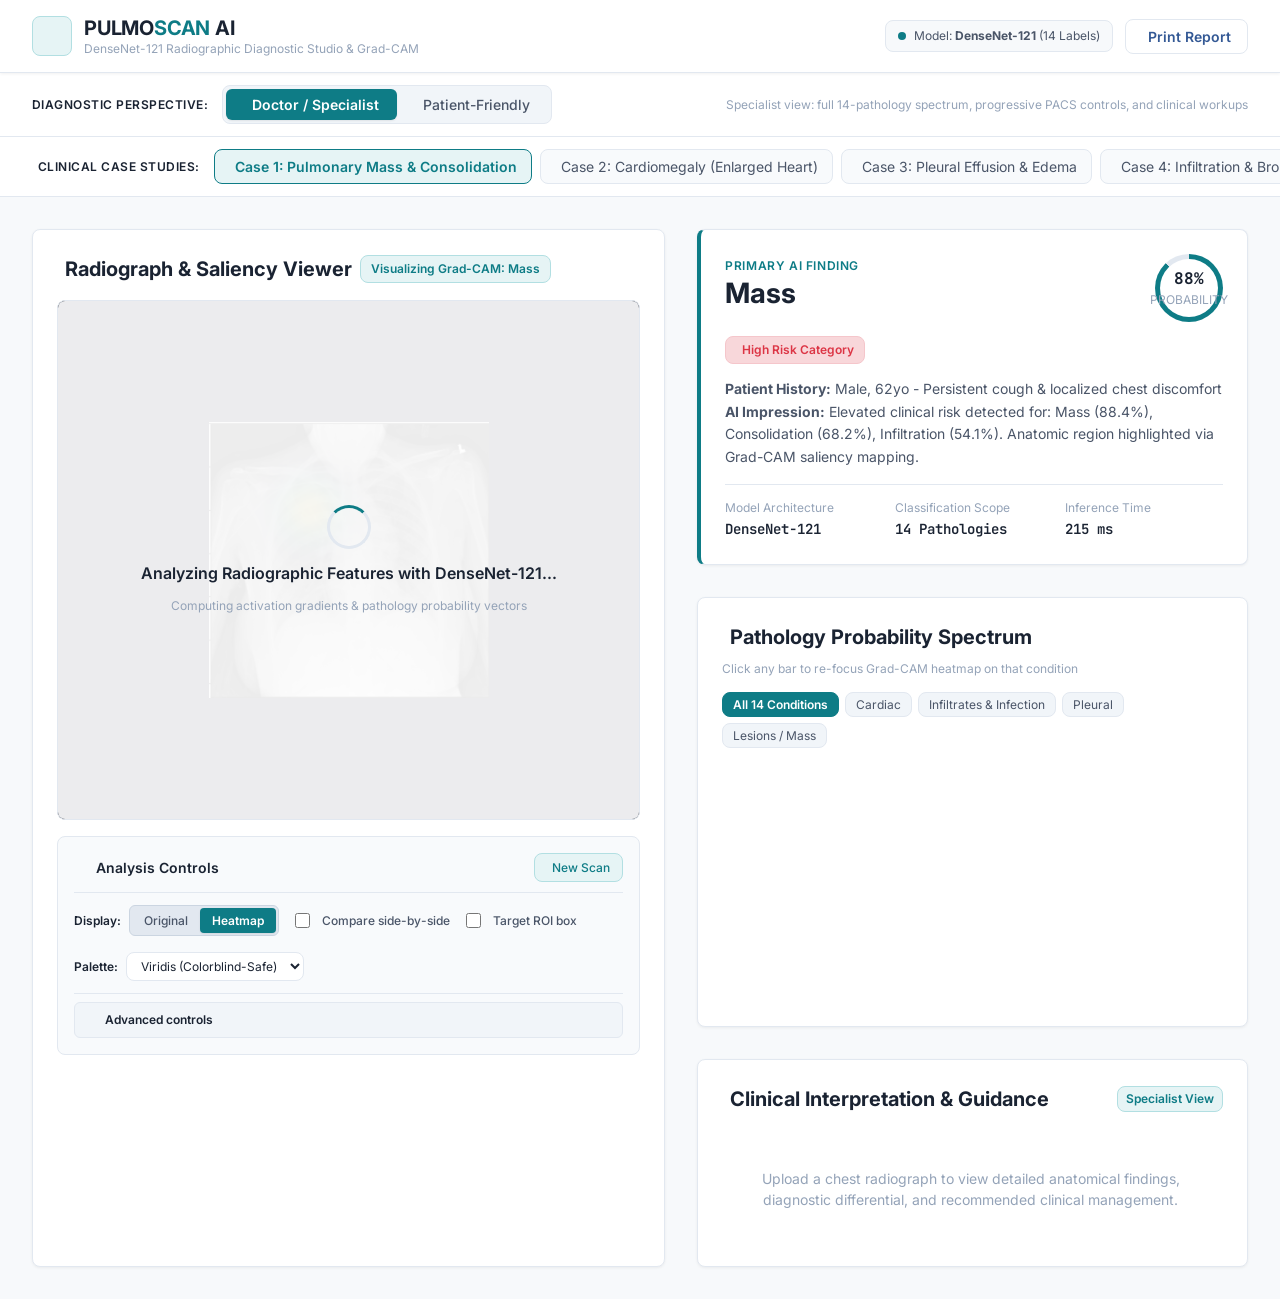
==== commit 151a1c3c: "feat: progressive-disclosure viewer controls and adaptive dual-mode UI" ====
--- a/webapp/static/index.html
+++ b/webapp/static/index.html
@@ -6,10 +6,10 @@
   <title>PulmoScan AI - Deep Learning Chest X-Ray Diagnosis & Grad-CAM</title>
   <meta name="description" content="State-of-the-art AI medical diagnosis platform for 14 chest pathologies with real-time Grad-CAM heatmap visualization and clinical reports.">
   
-  <!-- Google Fonts -->
+  <!-- Google Fonts: Inter -->
   <link rel="preconnect" href="https://fonts.googleapis.com">
   <link rel="preconnect" href="https://fonts.gstatic.com" crossorigin>
-  <link href="https://fonts.googleapis.com/css2?family=Inter:wght@300;400;500;600;700&family=Outfit:wght@400;500;600;700;800&family=JetBrains+Mono:wght@400;500&display=swap" rel="stylesheet">
+  <link href="https://fonts.googleapis.com/css2?family=Inter:wght@400;500;600;700&family=JetBrains+Mono:wght@400;500;600&display=swap" rel="stylesheet">
   
   <!-- Chart.js for Interactive Diagnostic Graphs -->
   <script src="https://cdn.jsdelivr.net/npm/chart.js@4.4.1/dist/chart.umd.min.js"></script>
@@ -19,7 +19,7 @@
 
   <link rel="stylesheet" href="style.css">
 </head>
-<body>
+<body class="mode-doctor">
   <!-- Top Navigation Bar -->
   <header class="navbar">
     <div class="nav-brand">
@@ -32,20 +32,6 @@
       </div>
     </div>
 
-    <!-- Active Mode Switcher -->
-    <div class="nav-center">
-      <div class="mode-toggle-group">
-        <button id="btnDoctorMode" class="mode-btn active" title="Detailed Radiologic Insights, AUCs & Fleischner Guidelines">
-          <i data-lucide="stethoscope"></i>
-          <span>Doctor / Specialist</span>
-        </button>
-        <button id="btnPatientMode" class="mode-btn" title="Clear, Plain-Language Explanations & Next Steps">
-          <i data-lucide="heart-pulse"></i>
-          <span>Patient-Friendly</span>
-        </button>
-      </div>
-    </div>
-
     <div class="nav-actions">
       <div class="model-badge" title="Trained on NIH ChestX-ray8 Dataset">
         <span class="status-dot"></span>
@@ -57,6 +43,28 @@
       </button>
     </div>
   </header>
+
+  <!-- Prominent Mode Toggle Strip Directly Below Page Title -->
+  <section class="mode-banner">
+    <div class="mode-banner-container">
+      <div class="mode-banner-left">
+        <span class="mode-banner-label">Diagnostic Perspective:</span>
+        <div class="mode-toggle-group">
+          <button id="btnDoctorMode" class="mode-btn active" title="Detailed Radiologic Insights, AUCs & Full Technical Controls">
+            <i data-lucide="stethoscope"></i>
+            <span>Doctor / Specialist</span>
+          </button>
+          <button id="btnPatientMode" class="mode-btn" title="Plain-Language Explanations & Focused Findings">
+            <i data-lucide="heart-pulse"></i>
+            <span>Patient-Friendly</span>
+          </button>
+        </div>
+      </div>
+      <div class="mode-banner-hint" id="modeDescriptionHint">
+        Specialist view: full 14-pathology spectrum, progressive PACS controls, and clinical workups
+      </div>
+    </div>
+  </section>
 
   <!-- Sample Quick-Load Strip -->
   <section class="sample-bar">
@@ -71,20 +79,13 @@
 
   <!-- Main Application Body -->
   <main class="app-layout">
-    <!-- Left Column: Image Viewer & PACS Controls -->
+    <!-- Left Column: Image Viewer & Analysis Controls -->
     <section class="viewer-section">
       <div class="panel-header">
         <div class="panel-title">
           <i data-lucide="scan"></i>
           <span>Radiograph & Saliency Viewer</span>
           <span id="activePathologyTag" class="active-tag hidden">Visualizing: Mass</span>
-        </div>
-        <div class="view-mode-tabs">
-          <button class="view-tab active" data-view="overlay">Blended Overlay</button>
-          <button class="view-tab" data-view="sidebyside">Side-by-Side</button>
-          <button class="view-tab" data-view="original">Original Film</button>
-          <button class="view-tab" data-view="heatmap">Heatmap Only</button>
-          <button class="view-tab" data-view="contour">ROI Box</button>
         </div>
       </div>
 
@@ -138,42 +139,84 @@
         </div>
       </div>
 
-      <!-- PACS Medical Imaging Controls Toolbar -->
-      <div class="pacs-toolbar" id="pacsToolbar">
-        <div class="control-group">
-          <label><i data-lucide="layers"></i> Heatmap Blend</label>
-          <input type="range" id="sliderOpacity" min="0" max="100" value="45" class="range-slider">
-          <span id="valOpacity" class="slider-val">45%</span>
-        </div>
-
-        <div class="control-group">
-          <label><i data-lucide="filter"></i> Threshold Cutoff</label>
-          <input type="range" id="sliderThreshold" min="0" max="90" value="15" class="range-slider">
-          <span id="valThreshold" class="slider-val">15%</span>
-        </div>
-
-        <div class="control-group">
-          <label><i data-lucide="palette"></i> Palette</label>
-          <select id="selectColormap" class="select-dropdown">
-            <option value="jet">Jet (Thermal Rainbow)</option>
-            <option value="magma" selected>Magma (Clinical Dark)</option>
-            <option value="inferno">Inferno (High Contrast)</option>
-            <option value="turbo">Turbo (Spectral)</option>
-            <option value="viridis">Viridis (Colorblind Safe)</option>
-          </select>
-        </div>
-
-        <div class="control-group actions-group">
-          <button id="btnInvertFilm" class="tool-btn" title="Invert Grayscale (Negative/Positive Film)">
-            <i data-lucide="sun-moon"></i> Invert
-          </button>
-          <button id="btnResetView" class="tool-btn" title="Reset Zoom and Windowing">
-            <i data-lucide="rotate-ccw"></i> Reset
-          </button>
+      <!-- Progressive-Disclosure Analysis Controls Panel -->
+      <div class="analysis-controls-panel" id="analysisControlsPanel">
+        <div class="controls-header">
+          <span class="controls-title"><i data-lucide="sliders-horizontal"></i> Analysis Controls</span>
           <button id="btnNewScan" class="tool-btn btn-highlight" title="Upload a New Image">
             <i data-lucide="plus-circle"></i> New Scan
           </button>
         </div>
+
+        <div class="controls-primary-bar">
+          <!-- 1. Single toggle: "Original ↔ Heatmap" -->
+          <div class="control-unit">
+            <span class="control-unit-label">Display:</span>
+            <div class="segmented-switch" id="viewSwitchGroup">
+              <button type="button" class="switch-btn" id="btnViewOriginal" data-view="original">Original</button>
+              <button type="button" class="switch-btn active" id="btnViewHeatmap" data-view="heatmap">Heatmap</button>
+            </div>
+          </div>
+
+          <!-- Separate "Compare side-by-side" checkbox -->
+          <label class="control-checkbox" title="Show Original film and Heatmap side-by-side">
+            <input type="checkbox" id="checkSideBySide">
+            <span class="checkbox-custom"></span>
+            <span>Compare side-by-side</span>
+          </label>
+
+          <!-- Fold "ROI Box" in as an overlay toggle (Doctor mode) -->
+          <label class="control-checkbox doctor-only" id="roiBoxControl" title="Show Target ROI bounding box over peak activation">
+            <input type="checkbox" id="checkRoiBox">
+            <span class="checkbox-custom"></span>
+            <span>Target ROI box</span>
+          </label>
+
+          <!-- 2. Reduced colormap options: default Viridis, Jet alternative (Doctor mode) -->
+          <div class="control-unit doctor-only" id="paletteControlUnit">
+            <span class="control-unit-label">Palette:</span>
+            <select id="selectColormap" class="select-dropdown">
+              <option value="viridis" selected>Viridis (Colorblind-Safe)</option>
+              <option value="jet">Jet (Thermal)</option>
+            </select>
+          </div>
+        </div>
+
+        <!-- 3. Collapsed "Advanced controls" disclosure panel (closed by default) -->
+        <details class="advanced-disclosure doctor-only" id="advancedDisclosure">
+          <summary class="advanced-summary">
+            <span class="summary-title"><i data-lucide="sliders"></i> Advanced controls</span>
+            <i data-lucide="chevron-down" class="chevron-icon"></i>
+          </summary>
+          <div class="advanced-body">
+            <div class="sliders-grid">
+              <div class="control-slider-group">
+                <div class="slider-header">
+                  <label for="sliderOpacity"><i data-lucide="layers"></i> Heatmap Blend</label>
+                  <span id="valOpacity" class="slider-val">45%</span>
+                </div>
+                <input type="range" id="sliderOpacity" min="0" max="100" value="45" class="range-slider">
+              </div>
+
+              <div class="control-slider-group">
+                <div class="slider-header">
+                  <label for="sliderThreshold"><i data-lucide="filter"></i> Threshold Cutoff</label>
+                  <span id="valThreshold" class="slider-val">15%</span>
+                </div>
+                <input type="range" id="sliderThreshold" min="0" max="90" value="15" class="range-slider">
+              </div>
+            </div>
+
+            <div class="advanced-actions-row">
+              <button id="btnInvertFilm" type="button" class="tool-btn" title="Invert Grayscale (Negative/Positive Film)">
+                <i data-lucide="sun-moon"></i> Invert Film
+              </button>
+              <button id="btnResetView" type="button" class="tool-btn" title="Reset Zoom, Windowing and Blend Defaults">
+                <i data-lucide="rotate-ccw"></i> Reset Defaults
+              </button>
+            </div>
+          </div>
+        </details>
       </div>
     </section>
 
@@ -221,13 +264,13 @@
         <div class="card-header">
           <div class="card-title">
             <i data-lucide="bar-chart-3"></i>
-            <span>Pathology Probability Spectrum</span>
-          </div>
-          <div class="chart-subtitle">Click any bar to re-focus Grad-CAM heatmap on that condition</div>
-        </div>
-
-        <!-- Category Filters -->
-        <div class="filter-pills" id="filterPills">
+            <span id="chartCardTitle">Pathology Probability Spectrum</span>
+          </div>
+          <div class="chart-subtitle" id="chartSubtitle">Click any bar to re-focus Grad-CAM heatmap on that condition</div>
+        </div>
+
+        <!-- Category Filters (Doctor mode only) -->
+        <div class="filter-pills doctor-only" id="filterPills">
           <button class="pill active" data-filter="all">All 14 Conditions</button>
           <button class="pill" data-filter="Cardiovascular">Cardiac</button>
           <button class="pill" data-filter="Infectious">Infiltrates & Infection</button>
@@ -247,7 +290,7 @@
             <i data-lucide="file-search"></i>
             <span id="findingsTitle">Clinical Interpretation & Guidance</span>
           </div>
-          <span class="findings-mode-tag" id="findingsModeTag">Doctor Mode</span>
+          <span class="findings-mode-tag" id="findingsModeTag">Specialist View</span>
         </div>
 
         <!-- Dynamic Content injected based on Active Mode (Doctor vs Patient) -->
@@ -311,8 +354,8 @@
           <p id="reportImpressionText">Impression will appear here.</p>
         </div>
 
-        <!-- Quantitative Pathology Table -->
-        <div class="report-section">
+        <!-- Quantitative Pathology Table (Doctor mode only) -->
+        <div class="report-section doctor-only" id="reportProbabilityTableSection">
           <h4>QUANTITATIVE PATHOLOGY PROBABILITY MATRIX</h4>
           <table class="report-table">
             <thead>
--- a/webapp/static/style.css
+++ b/webapp/static/style.css
@@ -1,6 +1,7 @@
 /* ==========================================================================
    PULMOSCAN AI - Medical Imaging Diagnostic Studio Stylesheet
    Professional, Clinically-Credible Light Theme Design System
+   Focused, Progressive-Disclosure UI Architecture
    ========================================================================== */
 
 :root {
@@ -133,7 +134,64 @@
   margin-top: 2px;
 }
 
-/* Mode Switcher (Doctor vs Patient) */
+.nav-actions {
+  display: flex;
+  align-items: center;
+  gap: 12px;
+}
+
+.model-badge {
+  display: flex;
+  align-items: center;
+  gap: 8px;
+  background: var(--bg-app);
+  border: 1px solid var(--border-card);
+  padding: 6px 12px;
+  border-radius: var(--radius);
+  font-size: var(--font-size-12);
+  color: var(--text-body);
+}
+
+.status-dot {
+  width: 8px;
+  height: 8px;
+  border-radius: 50%;
+  background: var(--primary);
+}
+
+/* --------------------------------------------------------------------------
+   Prominent Mode Banner (Directly Below Page Title)
+   -------------------------------------------------------------------------- */
+.mode-banner {
+  background: var(--surface-card);
+  border-bottom: 1px solid var(--border-card);
+  padding: 12px var(--spacing-panel);
+}
+
+.mode-banner-container {
+  display: flex;
+  align-items: center;
+  justify-content: space-between;
+  flex-wrap: wrap;
+  gap: 16px;
+  max-width: 1600px;
+  margin: 0 auto;
+}
+
+.mode-banner-left {
+  display: flex;
+  align-items: center;
+  gap: 14px;
+}
+
+.mode-banner-label {
+  font-size: var(--font-size-12);
+  font-weight: 600;
+  text-transform: uppercase;
+  letter-spacing: 0.04em;
+  color: var(--text-heading);
+}
+
 .mode-toggle-group {
   display: flex;
   background: #F1F5F9;
@@ -145,8 +203,8 @@
 .mode-btn {
   display: flex;
   align-items: center;
-  gap: 6px;
-  padding: 6px 14px;
+  gap: 8px;
+  padding: 7px 18px;
   border-radius: var(--radius-sm);
   border: none;
   background: transparent;
@@ -166,31 +224,13 @@
   background: var(--primary);
   color: #FFFFFF;
   font-weight: 600;
-}
-
-.nav-actions {
-  display: flex;
-  align-items: center;
-  gap: 12px;
-}
-
-.model-badge {
-  display: flex;
-  align-items: center;
-  gap: 8px;
-  background: var(--bg-app);
-  border: 1px solid var(--border-card);
-  padding: 6px 12px;
-  border-radius: var(--radius);
-  font-size: var(--font-size-12);
-  color: var(--text-body);
-}
-
-.status-dot {
-  width: 8px;
-  height: 8px;
-  border-radius: 50%;
-  background: var(--primary);
+  box-shadow: 0 1px 2px rgba(0, 0, 0, 0.08);
+}
+
+.mode-banner-hint {
+  font-size: var(--font-size-12);
+  color: var(--text-muted);
+  font-style: normal;
 }
 
 /* --------------------------------------------------------------------------
@@ -324,37 +364,6 @@
   border: 1px solid var(--primary-border);
 }
 
-.view-mode-tabs {
-  display: flex;
-  background: #F1F5F9;
-  border-radius: var(--radius);
-  padding: 3px;
-  border: 1px solid var(--border-card);
-}
-
-.view-tab {
-  border: none;
-  background: transparent;
-  color: var(--text-body);
-  font-family: var(--font-family);
-  font-size: var(--font-size-12);
-  padding: 6px 12px;
-  border-radius: var(--radius-sm);
-  font-weight: 500;
-  cursor: pointer;
-  transition: var(--transition-fast);
-}
-
-.view-tab:hover {
-  color: var(--text-heading);
-}
-
-.view-tab.active {
-  background: var(--primary);
-  color: #FFFFFF;
-  font-weight: 600;
-}
-
 /* Radiograph Canvas Wrapper */
 .canvas-wrapper {
   position: relative;
@@ -542,38 +551,232 @@
   color: var(--text-muted);
 }
 
-/* PACS Medical Imaging Controls Toolbar */
-.pacs-toolbar {
+/* --------------------------------------------------------------------------
+   Focused Progressive-Disclosure Analysis Controls Panel
+   -------------------------------------------------------------------------- */
+.analysis-controls-panel {
+  background: #F8FAFC;
+  border: 1px solid var(--border-card);
+  border-radius: var(--radius);
+  padding: 16px;
+  display: flex;
+  flex-direction: column;
+  gap: 12px;
+}
+
+.controls-header {
   display: flex;
   align-items: center;
   justify-content: space-between;
+  border-bottom: 1px solid var(--border-card);
+  padding-bottom: 10px;
+}
+
+.controls-title {
+  display: flex;
+  align-items: center;
+  gap: 6px;
+  font-size: var(--font-size-14);
+  font-weight: 600;
+  color: var(--text-heading);
+}
+
+.controls-title i {
+  color: var(--primary);
+  width: 16px;
+  height: 16px;
+}
+
+/* Primary Controls Bar (4-5 visible controls max) */
+.controls-primary-bar {
+  display: flex;
+  align-items: center;
   flex-wrap: wrap;
-  gap: 14px;
-  padding: 12px 16px;
-  background: #F8FAFC;
-  border-radius: var(--radius);
-  border: 1px solid var(--border-card);
-}
-
-.control-group {
+  gap: 16px;
+}
+
+.control-unit {
   display: flex;
   align-items: center;
   gap: 8px;
 }
 
-.control-group label {
+.control-unit-label {
+  font-size: var(--font-size-12);
+  font-weight: 600;
+  color: var(--text-heading);
+}
+
+/* Segmented Switch: "Original ↔ Heatmap" */
+.segmented-switch {
+  display: inline-flex;
+  background: #E2E8F0;
+  padding: 2px;
+  border-radius: var(--radius-sm);
+  border: 1px solid #CBD5E1;
+}
+
+.switch-btn {
+  border: none;
+  background: transparent;
+  color: var(--text-body);
+  font-family: var(--font-family);
+  font-size: var(--font-size-12);
+  font-weight: 500;
+  padding: 5px 12px;
+  border-radius: 4px;
+  cursor: pointer;
+  transition: var(--transition-fast);
+}
+
+.switch-btn.active {
+  background: var(--primary);
+  color: #FFFFFF;
+  font-weight: 600;
+  box-shadow: 0 1px 2px rgba(0, 0, 0, 0.08);
+}
+
+/* Styled Checkbox Controls */
+.control-checkbox {
+  display: inline-flex;
+  align-items: center;
+  gap: 6px;
+  font-size: var(--font-size-12);
+  font-weight: 500;
+  color: var(--text-body);
+  cursor: pointer;
+  user-select: none;
+}
+
+.control-checkbox input[type="checkbox"] {
+  accent-color: var(--primary);
+  width: 15px;
+  height: 15px;
+  cursor: pointer;
+}
+
+.control-checkbox:hover {
+  color: var(--text-heading);
+}
+
+.select-dropdown {
+  background: var(--surface-card);
+  border: 1px solid var(--border-card);
+  color: var(--text-heading);
+  padding: 5px 10px;
+  border-radius: var(--radius);
+  font-family: var(--font-family);
+  font-size: var(--font-size-12);
+  outline: none;
+  cursor: pointer;
+}
+
+.select-dropdown:focus {
+  border-color: var(--primary);
+}
+
+/* Collapsible "Advanced controls" Disclosure Panel */
+.advanced-disclosure {
+  border-top: 1px solid var(--border-card);
+  padding-top: 8px;
+}
+
+.advanced-summary {
+  display: flex;
+  align-items: center;
+  justify-content: space-between;
+  padding: 8px 10px;
+  border-radius: var(--radius-sm);
+  background: #F1F5F9;
+  border: 1px solid var(--border-card);
+  cursor: pointer;
+  user-select: none;
+  list-style: none;
+  transition: var(--transition-fast);
+}
+
+.advanced-summary::-webkit-details-marker {
+  display: none;
+}
+
+.advanced-summary:hover {
+  background: #E2E8F0;
+}
+
+.summary-title {
+  display: flex;
+  align-items: center;
+  gap: 6px;
+  font-size: var(--font-size-12);
+  font-weight: 600;
+  color: var(--text-heading);
+}
+
+.summary-title i {
+  width: 14px;
+  height: 14px;
+  color: var(--primary);
+}
+
+.chevron-icon {
+  width: 14px;
+  height: 14px;
+  color: var(--text-muted);
+  transition: transform 0.2s ease;
+}
+
+.advanced-disclosure[open] .chevron-icon {
+  transform: rotate(180deg);
+}
+
+.advanced-body {
+  padding: 12px;
+  background: var(--surface-card);
+  border: 1px solid var(--border-card);
+  border-top: none;
+  border-radius: 0 0 var(--radius-sm) var(--radius-sm);
+  display: flex;
+  flex-direction: column;
+  gap: 12px;
+}
+
+.sliders-grid {
+  display: grid;
+  grid-template-columns: 1fr 1fr;
+  gap: 16px;
+}
+
+@media (max-width: 600px) {
+  .sliders-grid {
+    grid-template-columns: 1fr;
+  }
+}
+
+.control-slider-group {
+  display: flex;
+  flex-direction: column;
+  gap: 6px;
+}
+
+.slider-header {
+  display: flex;
+  align-items: center;
+  justify-content: space-between;
+}
+
+.slider-header label {
   display: flex;
   align-items: center;
   gap: 4px;
   font-size: var(--font-size-12);
-  font-weight: 600;
+  font-weight: 500;
   color: var(--text-body);
 }
 
 .range-slider {
   appearance: none;
   -webkit-appearance: none;
-  width: 90px;
+  width: 100%;
   height: 4px;
   background: var(--border-card);
   border-radius: var(--radius-full);
@@ -596,23 +799,14 @@
   font-size: var(--font-size-12);
   color: var(--primary);
   font-weight: 600;
-  min-width: 32px;
-}
-
-.select-dropdown {
-  background: var(--surface-card);
-  border: 1px solid var(--border-card);
-  color: var(--text-heading);
-  padding: 6px 10px;
-  border-radius: var(--radius);
-  font-family: var(--font-family);
-  font-size: var(--font-size-12);
-  outline: none;
-  cursor: pointer;
-}
-
-.actions-group {
-  margin-left: auto;
+}
+
+.advanced-actions-row {
+  display: flex;
+  align-items: center;
+  gap: 8px;
+  padding-top: 4px;
+  border-top: 1px solid var(--border-card);
 }
 
 .tool-btn {
@@ -640,6 +834,39 @@
   background: var(--primary-subtle);
   border-color: var(--primary-border);
   color: var(--primary);
+}
+
+.btn-new-scan {
+  margin-left: auto;
+  display: flex;
+  align-items: center;
+  gap: 5px;
+  background: var(--primary-subtle);
+  border: 1px solid var(--primary-border);
+  color: var(--primary);
+  font-family: var(--font-family);
+  font-size: var(--font-size-12);
+  font-weight: 600;
+  padding: 6px 12px;
+  border-radius: var(--radius);
+  cursor: pointer;
+  transition: var(--transition-fast);
+}
+
+.btn-new-scan:hover {
+  background: var(--primary);
+  color: #FFFFFF;
+}
+
+/* --------------------------------------------------------------------------
+   Doctor vs. Patient Mode Adaptive Visibility
+   -------------------------------------------------------------------------- */
+body.mode-patient .doctor-only {
+  display: none !important;
+}
+
+body.mode-doctor .patient-only {
+  display: none !important;
 }
 
 /* --------------------------------------------------------------------------
@@ -1016,6 +1243,19 @@
 
 .hidden {
   display: none !important;
+}
+
+/* --------------------------------------------------------------------------
+   Dynamic Doctor vs. Patient Mode Rules
+   -------------------------------------------------------------------------- */
+body.mode-patient .doctor-only {
+  display: none !important;
+}
+
+body.mode-patient .findings-mode-tag {
+  background: #E8F5E9;
+  color: #2E7D32;
+  border-color: #C8E6C9;
 }
 
 /* --------------------------------------------------------------------------
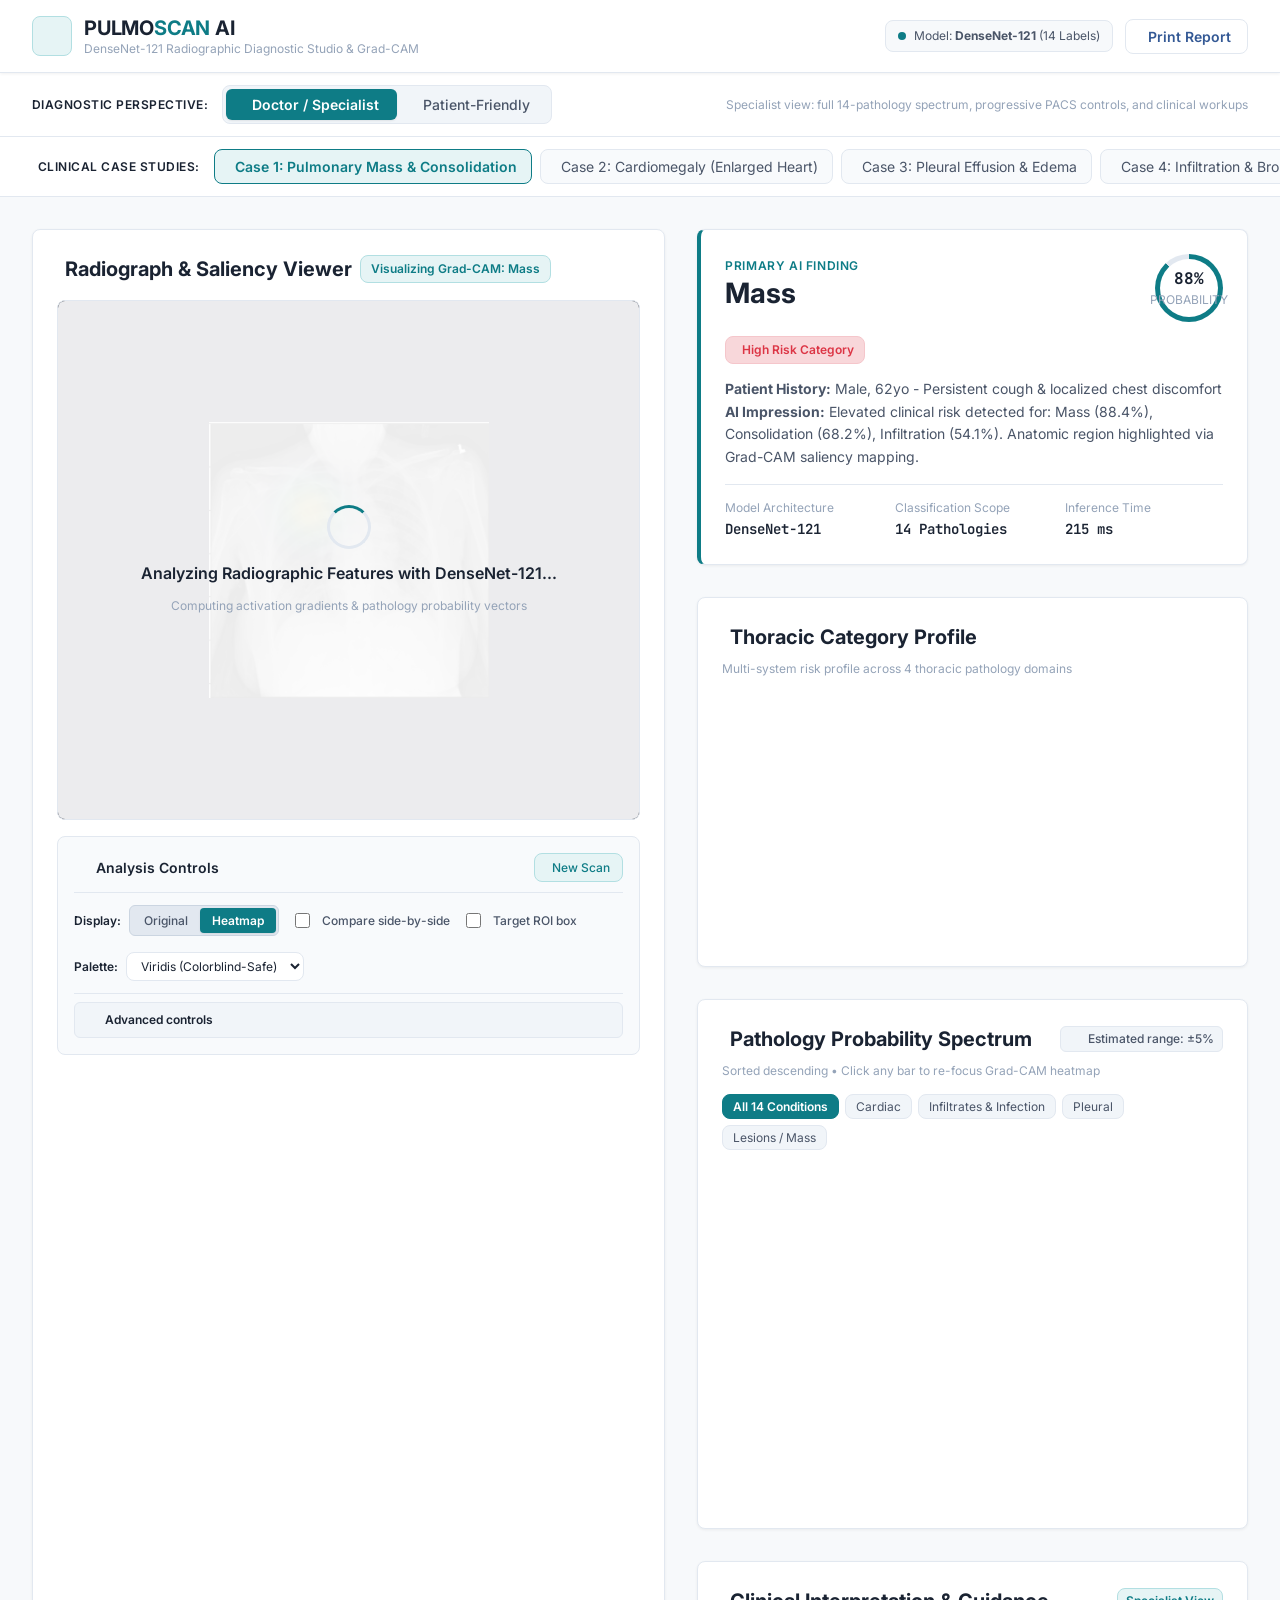
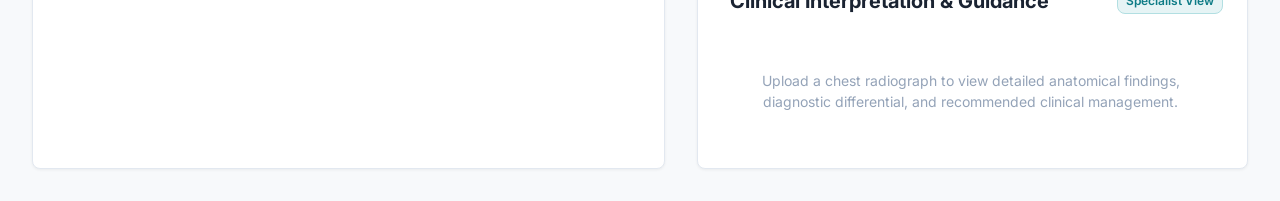
==== commit edb2af74: "feat: add category radar chart, CI whiskers, multi-scan trend line, and report visual overview" ====
--- a/webapp/static/index.html
+++ b/webapp/static/index.html
@@ -259,14 +259,33 @@
         </div>
       </div>
 
-      <!-- Probability Graphs & Differential Diagnosis -->
-      <div class="card chart-card">
+      <!-- 1. Category Profile Radar / Spider Chart (Shape of Diagnostic Finding) -->
+      <div class="card radar-card" id="radarCard">
         <div class="card-header">
           <div class="card-title">
-            <i data-lucide="bar-chart-3"></i>
-            <span id="chartCardTitle">Pathology Probability Spectrum</span>
-          </div>
-          <div class="chart-subtitle" id="chartSubtitle">Click any bar to re-focus Grad-CAM heatmap on that condition</div>
+            <i data-lucide="radar"></i>
+            <span id="radarCardTitle">Thoracic Category Profile</span>
+          </div>
+          <div class="chart-subtitle" id="radarCardSubtitle">Multi-system risk profile across 4 thoracic pathology domains</div>
+        </div>
+        <div class="radar-chart-container">
+          <canvas id="radarChart"></canvas>
+        </div>
+      </div>
+
+      <!-- 2. Probability Graphs & Differential Diagnosis (Horizontal Bars with Whiskers) -->
+      <div class="card chart-card" id="horizontalBarCard">
+        <div class="card-header">
+          <div class="card-title-row">
+            <div class="card-title">
+              <i data-lucide="bar-chart-horizontal"></i>
+              <span id="chartCardTitle">Pathology Probability Spectrum</span>
+            </div>
+            <span class="ci-whisker-badge" id="ciWhiskerBadge" title="Estimated range stubbed at ±5% band">
+              <i data-lucide="git-commit"></i> Estimated range: ±5%
+            </span>
+          </div>
+          <div class="chart-subtitle" id="chartSubtitle">Sorted descending &bull; Click any bar to re-focus Grad-CAM heatmap</div>
         </div>
 
         <!-- Category Filters (Doctor mode only) -->
@@ -278,8 +297,29 @@
           <button class="pill" data-filter="Lesion">Lesions / Mass</button>
         </div>
 
-        <div class="chart-container">
+        <div class="chart-container horizontal-chart-container" id="horizontalChartContainer">
           <canvas id="pathologyChart"></canvas>
+        </div>
+      </div>
+
+      <!-- 3. Longitudinal Multi-Scan Trend Card (Visible when >= 2 scans analyzed) -->
+      <div class="card trend-card hidden" id="trendCard">
+        <div class="card-header">
+          <div class="card-title-row">
+            <div class="card-title">
+              <i data-lucide="trending-up"></i>
+              <span id="trendCardTitle">Longitudinal Scan Progression</span>
+            </div>
+            <button type="button" class="tool-btn btn-sm" id="btnResetHistory" title="Reset multi-scan trend history">
+              <i data-lucide="rotate-ccw"></i> Reset History
+            </button>
+          </div>
+          <div class="chart-subtitle" id="trendCardSubtitle">
+            Tracking pathology probability trajectory across sequential radiographs for this case
+          </div>
+        </div>
+        <div class="chart-container trend-chart-container">
+          <canvas id="trendChart"></canvas>
         </div>
       </div>
 
@@ -354,9 +394,15 @@
           <p id="reportImpressionText">Impression will appear here.</p>
         </div>
 
-        <!-- Quantitative Pathology Table (Doctor mode only) -->
+        <!-- Quantitative Pathology Table & Visual Spectrum (Doctor mode only) -->
         <div class="report-section doctor-only" id="reportProbabilityTableSection">
-          <h4>QUANTITATIVE PATHOLOGY PROBABILITY MATRIX</h4>
+          <h4>QUANTITATIVE PATHOLOGY SPECTRUM & MATRIX</h4>
+          <div class="report-chart-box">
+            <div class="report-chart-label"><i data-lucide="bar-chart-2"></i> Probability Distribution Overview</div>
+            <div class="report-chart-wrapper">
+              <canvas id="reportSummaryChart"></canvas>
+            </div>
+          </div>
           <table class="report-table">
             <thead>
               <tr>
--- a/webapp/static/style.css
+++ b/webapp/static/style.css
@@ -1080,8 +1080,95 @@
   font-weight: 600;
 }
 
+/* Card Title Row with Badges and Actions */
+.card-title-row {
+  display: flex;
+  align-items: center;
+  justify-content: space-between;
+  width: 100%;
+  flex-wrap: wrap;
+  gap: 8px;
+}
+
+/* Confidence Interval Whisker Badge */
+.ci-whisker-badge {
+  display: inline-flex;
+  align-items: center;
+  gap: 5px;
+  font-size: var(--font-size-12);
+  font-weight: 500;
+  color: var(--text-body);
+  background: #F1F5F9;
+  border: 1px solid var(--border-card);
+  padding: 3px 8px;
+  border-radius: var(--radius-sm);
+}
+
+.ci-whisker-badge i {
+  width: 14px;
+  height: 14px;
+  color: var(--primary);
+}
+
+.tool-btn.btn-sm {
+  font-size: var(--font-size-12);
+  padding: 4px 10px;
+}
+
+/* Chart Containers */
 .chart-container {
   height: 240px;
+  position: relative;
+}
+
+.radar-chart-container {
+  height: 250px;
+  position: relative;
+  max-width: 440px;
+  margin: 0 auto;
+  width: 100%;
+}
+
+.horizontal-chart-container {
+  height: 340px;
+  position: relative;
+  transition: height 0.25s ease;
+}
+
+.trend-chart-container {
+  height: 220px;
+  position: relative;
+}
+
+/* Printable Report Chart Box */
+.report-chart-box {
+  margin-bottom: 16px;
+  padding: 12px 16px;
+  background: #F8FAFC;
+  border: 1px solid var(--border-card);
+  border-radius: var(--radius);
+}
+
+.report-chart-label {
+  display: flex;
+  align-items: center;
+  gap: 6px;
+  font-size: var(--font-size-12);
+  font-weight: 600;
+  color: var(--text-heading);
+  text-transform: uppercase;
+  letter-spacing: 0.04em;
+  margin-bottom: 10px;
+}
+
+.report-chart-label i {
+  width: 14px;
+  height: 14px;
+  color: var(--primary);
+}
+
+.report-chart-wrapper {
+  height: 170px;
   position: relative;
 }
 
@@ -1442,4 +1529,19 @@
   .modal-actions, .modal-header {
     display: none;
   }
-}
+  .report-chart-box {
+    break-inside: avoid;
+    page-break-inside: avoid;
+    background: #FFFFFF !important;
+    border: 1px solid #CBD5E1 !important;
+  }
+  .report-table {
+    break-inside: avoid;
+    page-break-inside: avoid;
+  }
+  .report-table th {
+    background: #F1F5F9 !important;
+    -webkit-print-color-adjust: exact;
+    print-color-adjust: exact;
+  }
+}
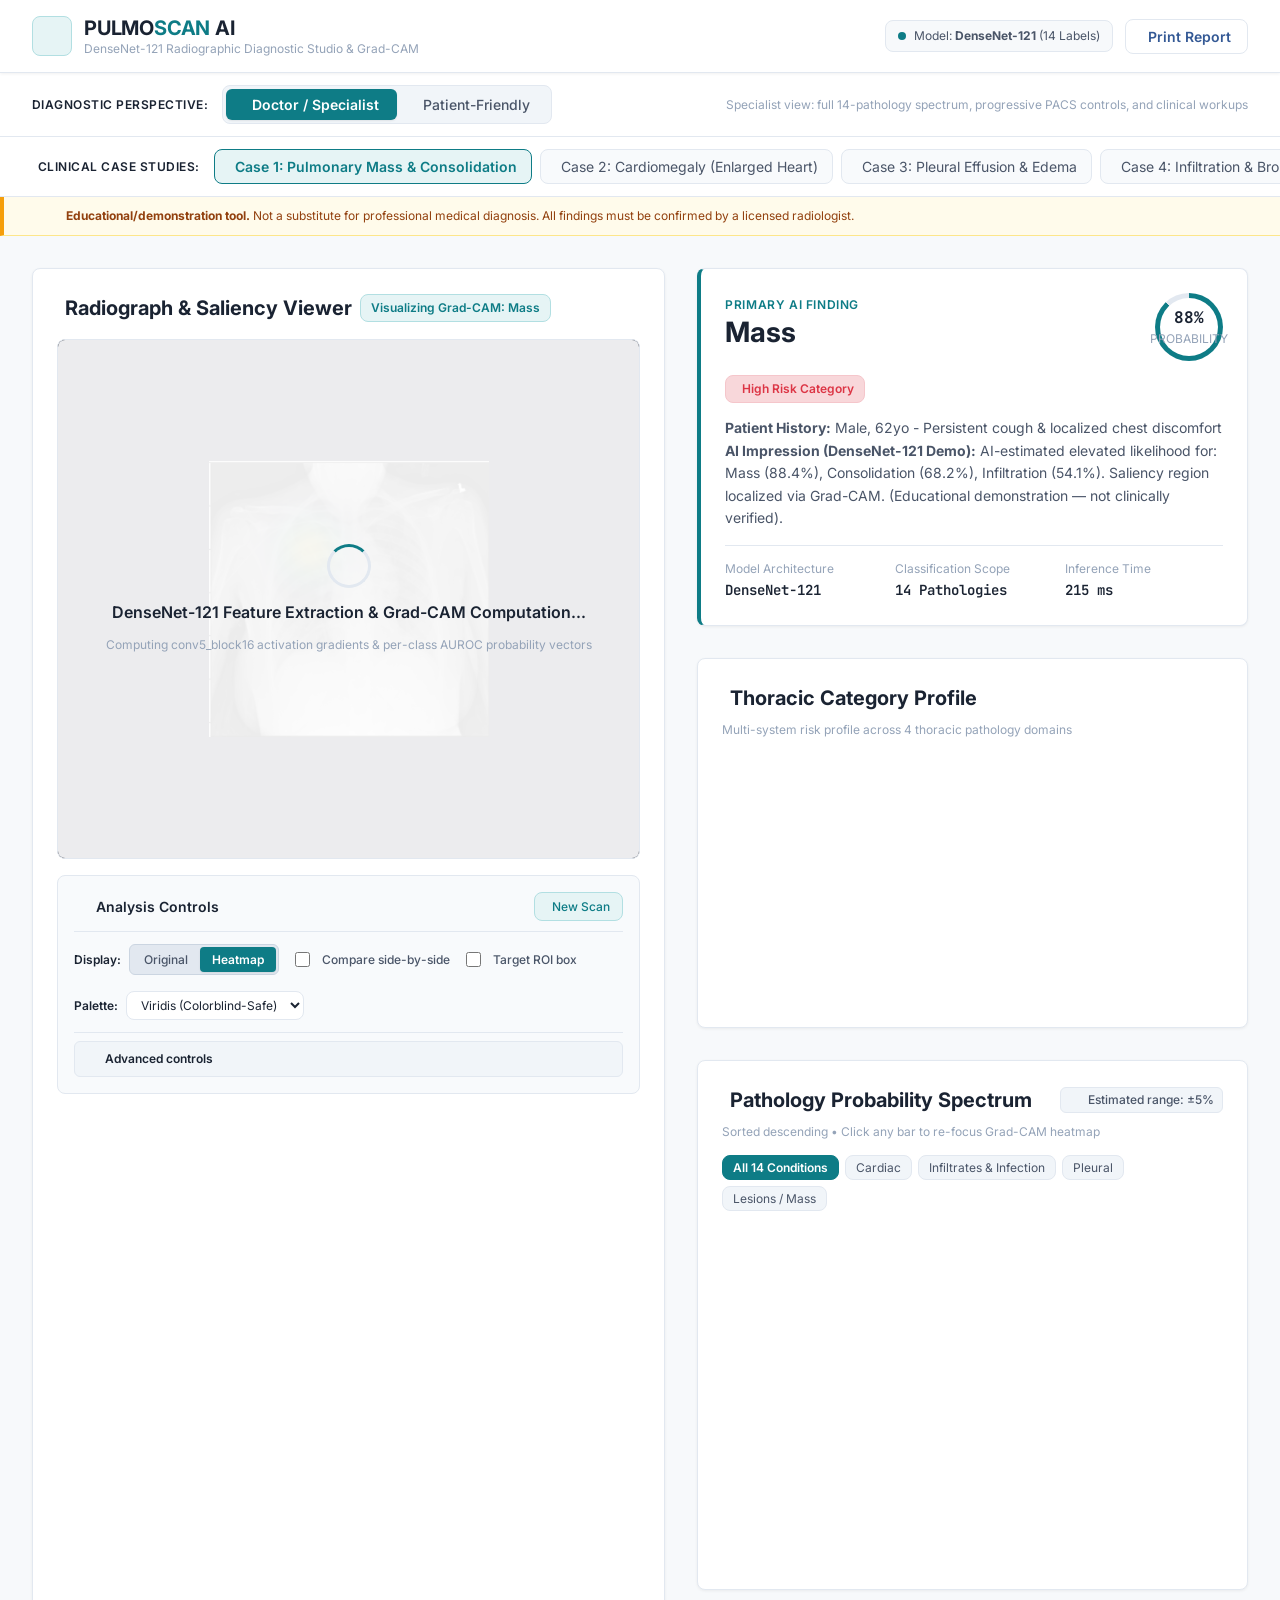
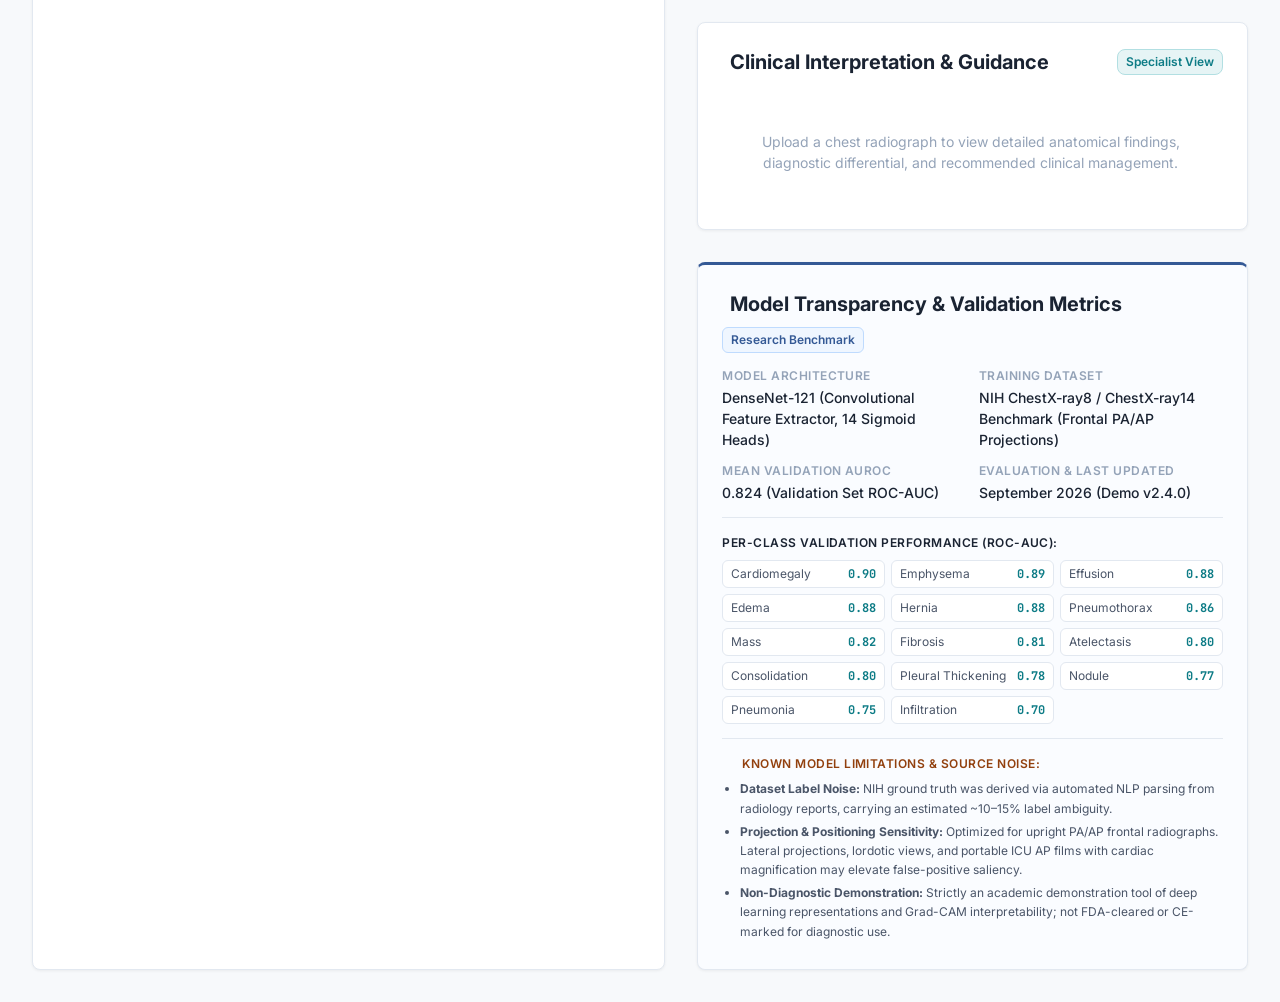
==== commit 95de3d62: "Rewrite copy and report for educational non-diagnostic framing, add model transparency panel and per" ====
--- a/webapp/static/index.html
+++ b/webapp/static/index.html
@@ -77,6 +77,14 @@
     </div>
   </section>
 
+  <!-- Persistent Educational & Non-Diagnostic Disclaimer Banner -->
+  <div class="educational-notice-banner" id="mainEducationalBanner">
+    <i data-lucide="shield-alert"></i>
+    <div class="notice-text">
+      <strong>Educational/demonstration tool.</strong> Not a substitute for professional medical diagnosis. All findings must be confirmed by a licensed radiologist.
+    </div>
+  </div>
+
   <!-- Main Application Body -->
   <main class="app-layout">
     <!-- Left Column: Image Viewer & Analysis Controls -->
@@ -341,6 +349,67 @@
           </div>
         </div>
       </div>
+
+      <!-- 4. Model Transparency & Validation Metrics (Doctor Mode Only) -->
+      <div class="card transparency-card doctor-only" id="transparencyCard">
+        <div class="card-header">
+          <div class="card-title">
+            <i data-lucide="info"></i>
+            <span>Model Transparency & Validation Metrics</span>
+          </div>
+          <span class="transparency-badge">Research Benchmark</span>
+        </div>
+
+        <div class="transparency-grid">
+          <div class="transparency-item">
+            <span class="transparency-label">Model Architecture</span>
+            <span class="transparency-value">DenseNet-121 (Convolutional Feature Extractor, 14 Sigmoid Heads)</span>
+          </div>
+          <div class="transparency-item">
+            <span class="transparency-label">Training Dataset</span>
+            <span class="transparency-value">NIH ChestX-ray8 / ChestX-ray14 Benchmark (Frontal PA/AP Projections)</span>
+          </div>
+          <div class="transparency-item">
+            <span class="transparency-label">Mean Validation AUROC</span>
+            <span class="transparency-value">0.824 (Validation Set ROC-AUC)</span>
+          </div>
+          <div class="transparency-item">
+            <span class="transparency-label">Evaluation & Last Updated</span>
+            <span class="transparency-value">September 2026 (Demo v2.4.0)</span>
+          </div>
+        </div>
+
+        <!-- Per-class AUROC chips grid -->
+        <div class="transparency-auroc-section">
+          <div class="auroc-title">Per-Class Validation Performance (ROC-AUC):</div>
+          <div class="auroc-chips-grid">
+            <div class="auroc-chip"><span>Cardiomegaly</span> <strong>0.90</strong></div>
+            <div class="auroc-chip"><span>Emphysema</span> <strong>0.89</strong></div>
+            <div class="auroc-chip"><span>Effusion</span> <strong>0.88</strong></div>
+            <div class="auroc-chip"><span>Edema</span> <strong>0.88</strong></div>
+            <div class="auroc-chip"><span>Hernia</span> <strong>0.88</strong></div>
+            <div class="auroc-chip"><span>Pneumothorax</span> <strong>0.86</strong></div>
+            <div class="auroc-chip"><span>Mass</span> <strong>0.82</strong></div>
+            <div class="auroc-chip"><span>Fibrosis</span> <strong>0.81</strong></div>
+            <div class="auroc-chip"><span>Atelectasis</span> <strong>0.80</strong></div>
+            <div class="auroc-chip"><span>Consolidation</span> <strong>0.80</strong></div>
+            <div class="auroc-chip"><span>Pleural Thickening</span> <strong>0.78</strong></div>
+            <div class="auroc-chip"><span>Nodule</span> <strong>0.77</strong></div>
+            <div class="auroc-chip"><span>Pneumonia</span> <strong>0.75</strong></div>
+            <div class="auroc-chip"><span>Infiltration</span> <strong>0.70</strong></div>
+          </div>
+        </div>
+
+        <!-- Known Limitations & Source Label Noise -->
+        <div class="transparency-limitations">
+          <div class="limitations-title"><i data-lucide="alert-circle"></i> Known Model Limitations & Source Noise:</div>
+          <ul class="limitations-list">
+            <li><strong>Dataset Label Noise:</strong> NIH ground truth was derived via automated NLP parsing from radiology reports, carrying an estimated ~10–15% label ambiguity.</li>
+            <li><strong>Projection & Positioning Sensitivity:</strong> Optimized for upright PA/AP frontal radiographs. Lateral projections, lordotic views, and portable ICU AP films with cardiac magnification may elevate false-positive saliency.</li>
+            <li><strong>Non-Diagnostic Demonstration:</strong> Strictly an academic demonstration tool of deep learning representations and Grad-CAM interpretability; not FDA-cleared or CE-marked for diagnostic use.</li>
+          </ul>
+        </div>
+      </div>
     </section>
   </main>
 
@@ -351,8 +420,8 @@
         <div class="report-header-brand">
           <i data-lucide="activity"></i>
           <div>
-            <h3>PULMOSCAN AI - DIAGNOSTIC RADIOLOGY REPORT</h3>
-            <span>Automated Deep Learning Multi-Label Classification & Grad-CAM Analysis</span>
+            <h3>PULMOSCAN AI - RADIOLOGICAL DEMONSTRATION REPORT</h3>
+            <span>Educational Deep Learning Multi-Label Classification & Interpretability Demo</span>
           </div>
         </div>
         <div class="modal-actions">
@@ -362,6 +431,14 @@
       </div>
 
       <div class="report-body" id="printableReportContent">
+        <!-- Persistent Visual Disclaimer Box for Report (Requirement 2) -->
+        <div class="report-notice-box">
+          <i data-lucide="shield-alert"></i>
+          <div class="report-notice-text">
+            <strong>Educational/demonstration tool.</strong> Not a substitute for professional medical diagnosis. All findings must be confirmed by a licensed radiologist.
+          </div>
+        </div>
+
         <!-- Patient & Exam Meta Grid -->
         <div class="report-grid">
           <div class="report-meta-box">
@@ -372,7 +449,7 @@
           <div class="report-meta-box">
             <strong>AI Engine:</strong> DenseNet-121 Deep Convolutional Network<br>
             <strong>Interpretation Method:</strong> Grad-CAM (conv5_block16_concat)<br>
-            <strong>Status:</strong> Completed & Verified
+            <strong>Status:</strong> AI-Generated (Not Clinically Verified)
           </div>
         </div>
 
@@ -421,7 +498,7 @@
 
         <!-- Medical Disclaimer -->
         <div class="report-disclaimer">
-          <strong>Notice:</strong> This automated report is generated by an artificial intelligence diagnostic assistant (DenseNet-121) trained on the NIH ChestX-ray8 dataset. It is intended to assist medical practitioners in clinical review and error analysis. Findings must be verified by a board-certified radiologist.
+          <strong>Notice:</strong> This automated report is generated by an artificial intelligence demonstration model (DenseNet-121) trained on the NIH ChestX-ray8 research dataset. It is intended strictly for academic research, education, and algorithmic interpretability demonstration. It is not a clinical diagnostic device. Findings must be confirmed by a board-certified radiologist.
         </div>
       </div>
     </div>
--- a/webapp/static/style.css
+++ b/webapp/static/style.css
@@ -295,6 +295,29 @@
 .chip-skeleton {
   font-size: var(--font-size-12);
   color: var(--text-muted);
+}
+
+/* --------------------------------------------------------------------------
+   Persistent Visible Educational & Non-Diagnostic Notice Banner
+   -------------------------------------------------------------------------- */
+.educational-notice-banner {
+  background: #FFFBEB;
+  border-bottom: 1px solid #FDE68A;
+  border-left: 4px solid #F59E0B;
+  padding: 10px var(--spacing-panel);
+  display: flex;
+  align-items: center;
+  gap: 12px;
+  color: #92400E;
+  font-size: var(--font-size-12);
+  line-height: 1.5;
+}
+
+.educational-notice-banner i {
+  color: #D97706;
+  width: 18px;
+  height: 18px;
+  flex-shrink: 0;
 }
 
 /* --------------------------------------------------------------------------
@@ -1343,6 +1366,156 @@
   background: #E8F5E9;
   color: #2E7D32;
   border-color: #C8E6C9;
+}
+
+/* --------------------------------------------------------------------------
+   Model Transparency Card (Doctor Mode Only)
+   -------------------------------------------------------------------------- */
+.transparency-card {
+  border-top: 3px solid var(--secondary);
+  background: #FAFCFF;
+}
+
+.transparency-badge {
+  font-size: var(--font-size-12);
+  font-weight: 600;
+  color: var(--secondary);
+  background: #EFF6FF;
+  border: 1px solid #BFDBFE;
+  padding: 3px 8px;
+  border-radius: var(--radius-sm);
+}
+
+.transparency-grid {
+  display: grid;
+  grid-template-columns: 1fr 1fr;
+  gap: 12px;
+  margin-bottom: 16px;
+  padding-bottom: 14px;
+  border-bottom: 1px solid var(--border-card);
+}
+
+@media (max-width: 768px) {
+  .transparency-grid {
+    grid-template-columns: 1fr;
+  }
+}
+
+.transparency-item {
+  display: flex;
+  flex-direction: column;
+  gap: 2px;
+}
+
+.transparency-label {
+  font-size: var(--font-size-12);
+  font-weight: 600;
+  color: var(--text-muted);
+  text-transform: uppercase;
+  letter-spacing: 0.04em;
+}
+
+.transparency-value {
+  font-size: var(--font-size-14);
+  font-weight: 500;
+  color: var(--text-heading);
+}
+
+.transparency-auroc-section {
+  margin-bottom: 16px;
+  padding-bottom: 14px;
+  border-bottom: 1px solid var(--border-card);
+}
+
+.auroc-title {
+  font-size: var(--font-size-12);
+  font-weight: 600;
+  color: var(--text-heading);
+  margin-bottom: 8px;
+  text-transform: uppercase;
+  letter-spacing: 0.04em;
+}
+
+.auroc-chips-grid {
+  display: grid;
+  grid-template-columns: repeat(auto-fill, minmax(130px, 1fr));
+  gap: 6px;
+}
+
+.auroc-chip {
+  display: flex;
+  align-items: center;
+  justify-content: space-between;
+  background: #FFFFFF;
+  border: 1px solid var(--border-card);
+  padding: 4px 8px;
+  border-radius: var(--radius-sm);
+  font-size: var(--font-size-12);
+  color: var(--text-body);
+}
+
+.auroc-chip strong {
+  font-family: var(--font-mono);
+  color: var(--primary);
+}
+
+.transparency-limitations {
+  display: flex;
+  flex-direction: column;
+  gap: 6px;
+}
+
+.limitations-title {
+  display: flex;
+  align-items: center;
+  gap: 6px;
+  font-size: var(--font-size-12);
+  font-weight: 600;
+  color: #92400E;
+  text-transform: uppercase;
+  letter-spacing: 0.04em;
+}
+
+.limitations-title i {
+  width: 14px;
+  height: 14px;
+  color: #D97706;
+}
+
+.limitations-list {
+  margin: 0;
+  padding-left: 18px;
+  font-size: var(--font-size-12);
+  color: var(--text-body);
+  line-height: 1.6;
+}
+
+.limitations-list li {
+  margin-bottom: 4px;
+}
+
+/* Report Notice Box */
+.report-notice-box {
+  background: #FFFBEB;
+  border: 1px solid #FDE68A;
+  border-left: 4px solid #F59E0B;
+  padding: 12px 16px;
+  border-radius: var(--radius-sm);
+  display: flex;
+  align-items: flex-start;
+  gap: 12px;
+  margin-bottom: 4px;
+  color: #92400E;
+  font-size: var(--font-size-12);
+  line-height: 1.5;
+}
+
+.report-notice-box i {
+  color: #D97706;
+  width: 18px;
+  height: 18px;
+  flex-shrink: 0;
+  margin-top: 2px;
 }
 
 /* --------------------------------------------------------------------------
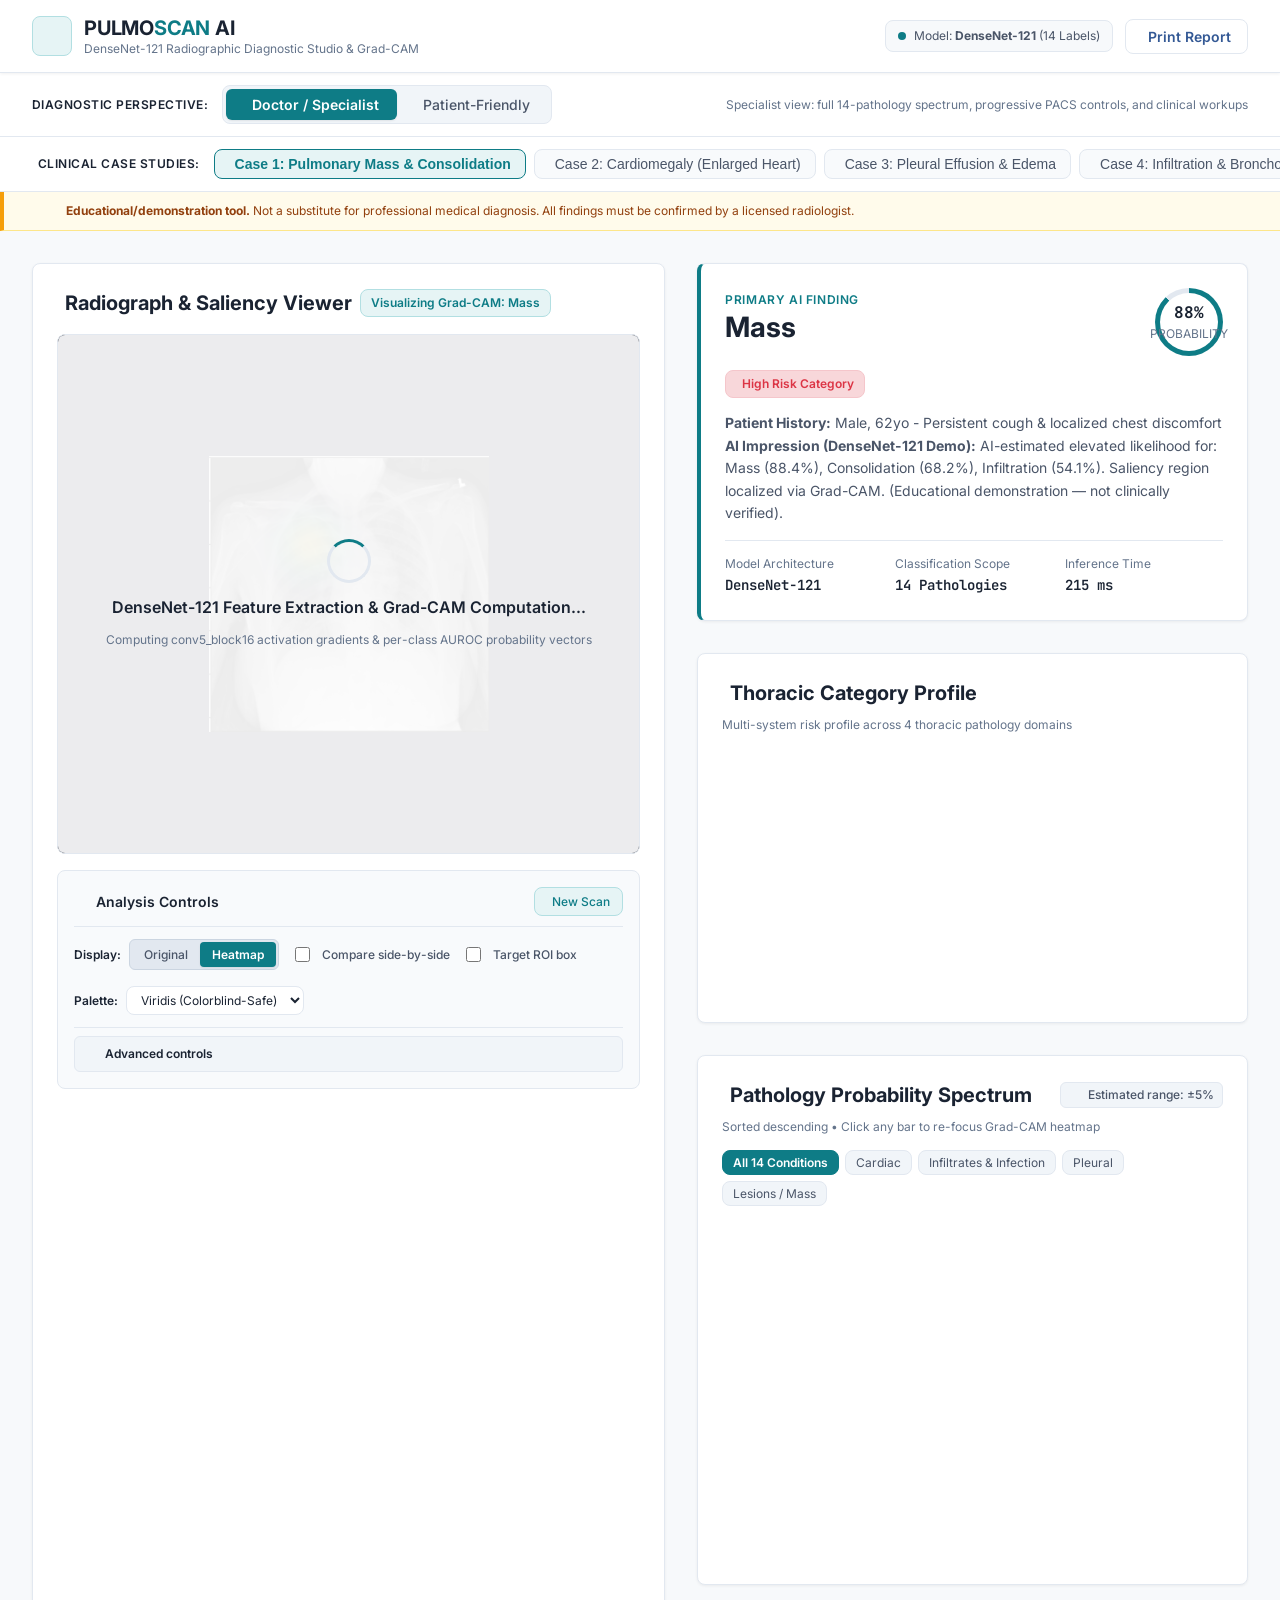
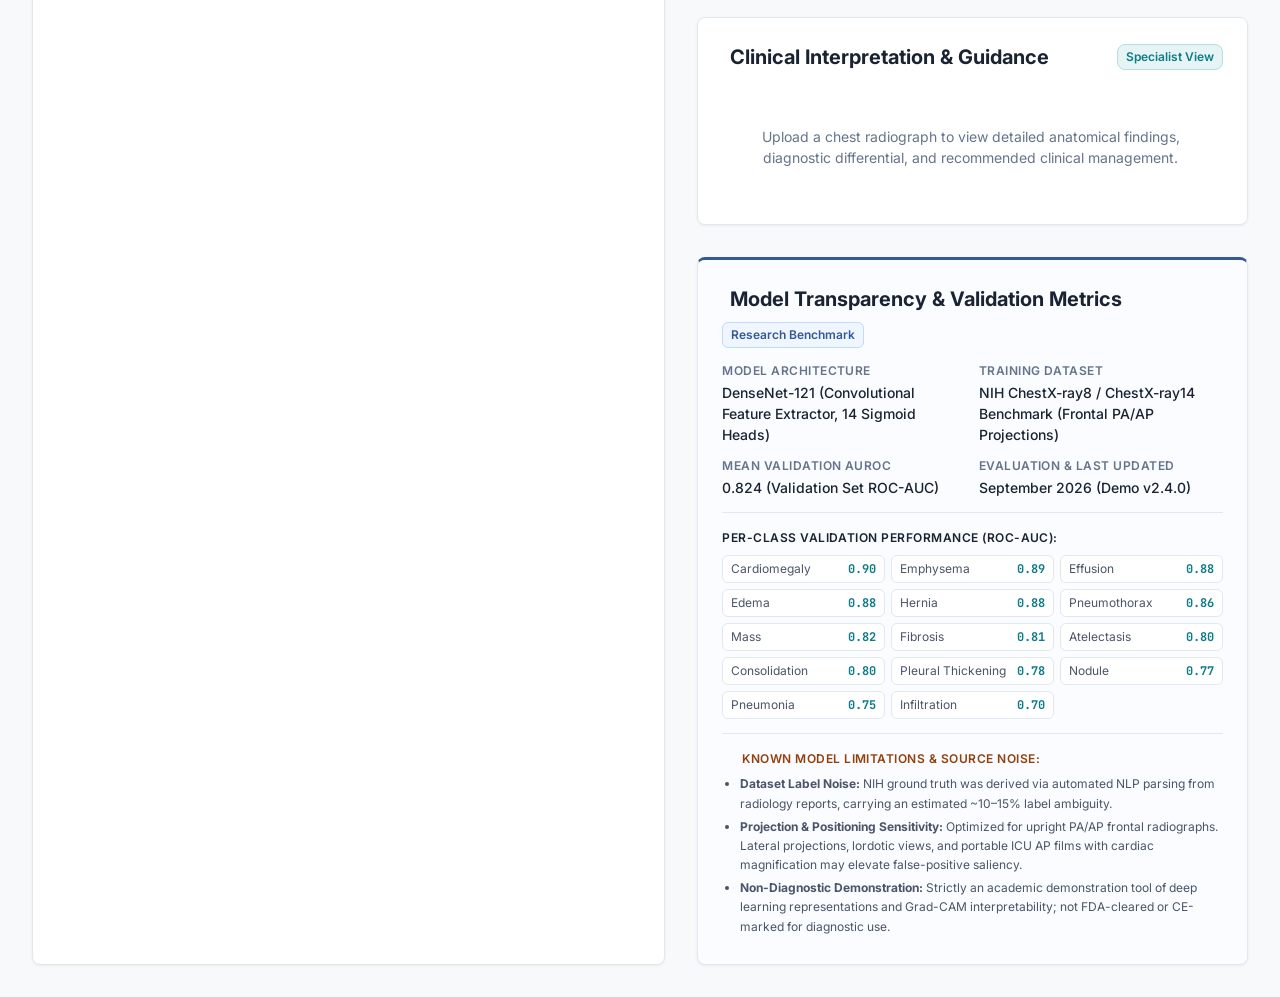
==== commit 657904b8: "Audit & fix: add explicit UI error states, WCAG AA color contrast, keyboard navigation, and responsi" ====
--- a/webapp/static/index.html
+++ b/webapp/static/index.html
@@ -107,12 +107,30 @@
             <h3>Upload Chest X-Ray Radiograph</h3>
             <p>Drag and drop a patient frontal chest scan (.png, .jpg, .jpeg) or select a sample case above</p>
             <div class="drop-buttons">
-              <label for="fileInput" class="btn btn-primary">
+              <label for="fileInput" class="btn btn-primary" id="btnBrowseFiles">
                 <i data-lucide="folder-open"></i> Browse Files
               </label>
-              <input type="file" id="fileInput" accept="image/*" class="file-input-hidden">
-            </div>
-            <div class="drop-hint">Supports standard PA/AP projection digital radiography</div>
+              <input type="file" id="fileInput" accept="image/*" class="file-input-hidden" aria-label="Upload chest X-ray radiograph file">
+            </div>
+            <div class="drop-hint">Supports standard PA/AP projection digital radiography (PNG, JPG, JPEG)</div>
+          </div>
+        </div>
+
+        <!-- Explicit UI Error State (Wrong Format, File Too Large, Timeout, Empty) -->
+        <div id="uploadErrorState" class="upload-error-state hidden" role="alert" aria-live="polite">
+          <div class="error-icon-box">
+            <i data-lucide="alert-triangle"></i>
+          </div>
+          <h3 id="errorStateTitle" class="error-state-title">Upload Interrupted</h3>
+          <p id="errorStateDesc" class="error-state-desc">The selected file could not be analyzed.</p>
+          <div id="errorStateBadge" class="error-state-badge">Format Error</div>
+          <div class="error-state-actions">
+            <button type="button" class="btn btn-primary" id="btnRetryUpload">
+              <i data-lucide="rotate-ccw"></i> Try Again
+            </button>
+            <label for="fileInput" class="btn btn-outline" id="btnChooseAnotherFile">
+              <i data-lucide="folder-open"></i> Choose Another File
+            </label>
           </div>
         </div>
 
@@ -121,7 +139,7 @@
           <!-- Single View Mode -->
           <div id="singleViewContainer" class="single-view-container">
             <div class="canvas-image-container" id="zoomContainer">
-              <img id="primaryViewerImg" src="" alt="Diagnostic Radiograph View">
+              <img id="primaryViewerImg" src="" alt="Frontal chest radiograph with active AI Grad-CAM overlay">
               <div id="crosshairOverlay" class="crosshair-overlay"></div>
             </div>
           </div>
@@ -130,11 +148,11 @@
           <div id="sideBySideContainer" class="side-by-side-container hidden">
             <div class="sbs-box">
               <div class="sbs-badge">Original Radiograph</div>
-              <img id="sbsOriginalImg" src="" alt="Original X-Ray">
+              <img id="sbsOriginalImg" src="" alt="Original unprocessed patient chest radiograph">
             </div>
             <div class="sbs-box">
               <div class="sbs-badge">Grad-CAM Activation Map</div>
-              <img id="sbsHeatmapImg" src="" alt="Grad-CAM Saliency Map">
+              <img id="sbsHeatmapImg" src="" alt="Colorized Grad-CAM saliency activation heatmap">
             </div>
           </div>
 
@@ -151,7 +169,7 @@
       <div class="analysis-controls-panel" id="analysisControlsPanel">
         <div class="controls-header">
           <span class="controls-title"><i data-lucide="sliders-horizontal"></i> Analysis Controls</span>
-          <button id="btnNewScan" class="tool-btn btn-highlight" title="Upload a New Image">
+          <button id="btnNewScan" class="tool-btn btn-highlight" title="Upload a New Image" aria-label="Upload a new radiograph scan">
             <i data-lucide="plus-circle"></i> New Scan
           </button>
         </div>
@@ -216,10 +234,10 @@
             </div>
 
             <div class="advanced-actions-row">
-              <button id="btnInvertFilm" type="button" class="tool-btn" title="Invert Grayscale (Negative/Positive Film)">
+              <button id="btnInvertFilm" type="button" class="tool-btn" title="Invert Grayscale (Negative/Positive Film)" aria-label="Invert film grayscale values">
                 <i data-lucide="sun-moon"></i> Invert Film
               </button>
-              <button id="btnResetView" type="button" class="tool-btn" title="Reset Zoom, Windowing and Blend Defaults">
+              <button id="btnResetView" type="button" class="tool-btn" title="Reset Zoom, Windowing and Blend Defaults" aria-label="Reset zoom and heatmap blend defaults">
                 <i data-lucide="rotate-ccw"></i> Reset Defaults
               </button>
             </div>
@@ -318,7 +336,7 @@
               <i data-lucide="trending-up"></i>
               <span id="trendCardTitle">Longitudinal Scan Progression</span>
             </div>
-            <button type="button" class="tool-btn btn-sm" id="btnResetHistory" title="Reset multi-scan trend history">
+            <button type="button" class="tool-btn btn-sm" id="btnResetHistory" title="Reset multi-scan trend history" aria-label="Clear recorded scans progression history">
               <i data-lucide="rotate-ccw"></i> Reset History
             </button>
           </div>
@@ -414,19 +432,19 @@
   </main>
 
   <!-- Printable Clinical Radiology Report Modal -->
-  <div id="reportModal" class="modal-overlay hidden">
+  <div id="reportModal" class="modal-overlay hidden" role="dialog" aria-modal="true" aria-labelledby="reportModalTitle">
     <div class="modal-content">
       <div class="modal-header">
         <div class="report-header-brand">
           <i data-lucide="activity"></i>
           <div>
-            <h3>PULMOSCAN AI - RADIOLOGICAL DEMONSTRATION REPORT</h3>
+            <h3 id="reportModalTitle">PULMOSCAN AI - RADIOLOGICAL DEMONSTRATION REPORT</h3>
             <span>Educational Deep Learning Multi-Label Classification & Interpretability Demo</span>
           </div>
         </div>
         <div class="modal-actions">
-          <button id="btnExecutePrint" class="btn btn-primary"><i data-lucide="printer"></i> Print / Save PDF</button>
-          <button id="btnCloseModal" class="btn btn-icon"><i data-lucide="x"></i></button>
+          <button id="btnExecutePrint" class="btn btn-primary" aria-label="Print or export report to PDF"><i data-lucide="printer"></i> Print / Save PDF</button>
+          <button id="btnCloseModal" class="btn btn-icon" aria-label="Close report dialog"><i data-lucide="x"></i></button>
         </div>
       </div>
 
@@ -457,11 +475,11 @@
         <div class="report-visuals-grid">
           <div class="report-img-box">
             <div class="report-img-caption">Original Patient Radiograph</div>
-            <img id="reportOriginalImg" src="" alt="Original X-Ray">
+            <img id="reportOriginalImg" src="" alt="Patient frontal chest radiograph for demonstration report">
           </div>
           <div class="report-img-box">
             <div class="report-img-caption">AI Grad-CAM Saliency Region of Interest</div>
-            <img id="reportOverlayImg" src="" alt="Grad-CAM Overlay">
+            <img id="reportOverlayImg" src="" alt="AI Grad-CAM localized saliency heatmap overlay">
           </div>
         </div>
 
@@ -480,20 +498,22 @@
               <canvas id="reportSummaryChart"></canvas>
             </div>
           </div>
-          <table class="report-table">
-            <thead>
-              <tr>
-                <th>Pathology</th>
-                <th>Classification</th>
-                <th>Probability</th>
-                <th>Risk Category</th>
-                <th>Clinical Recommendation</th>
-              </tr>
-            </thead>
-            <tbody id="reportTableBody">
-              <!-- Dynamically populated -->
-            </tbody>
-          </table>
+          <div class="table-responsive">
+            <table class="report-table">
+              <thead>
+                <tr>
+                  <th>Pathology</th>
+                  <th>Classification</th>
+                  <th>Probability</th>
+                  <th>Risk Category</th>
+                  <th>Clinical Recommendation</th>
+                </tr>
+              </thead>
+              <tbody id="reportTableBody">
+                <!-- Dynamically populated -->
+              </tbody>
+            </table>
+          </div>
         </div>
 
         <!-- Medical Disclaimer -->
--- a/webapp/static/style.css
+++ b/webapp/static/style.css
@@ -28,7 +28,7 @@
   --risk-low-bg: #E8F5E9;
   --risk-low-border: #C8E6C9;
 
-  --risk-moderate: #ED8936;
+  --risk-moderate: #B45309;
   --risk-moderate-bg: #FEEBC8;
   --risk-moderate-border: #FBD38D;
 
@@ -36,10 +36,10 @@
   --risk-high-bg: #F8D7DA;
   --risk-high-border: #F5C6CB;
 
-  /* Text Colors */
+  /* Text Colors (WCAG AA Compliant on #FFFFFF and #F7F9FB) */
   --text-heading: #1A2332;
   --text-body: #4A5568;
-  --text-muted: #94A3B8;
+  --text-muted: #64748B;
 
   /* Typography Scale */
   --font-family: 'Inter', -apple-system, BlinkMacSystemFont, 'Segoe UI', Roboto, Helvetica, Arial, sans-serif;
@@ -464,6 +464,73 @@
   color: var(--text-muted);
 }
 
+/* Explicit UI Error State (Requirement 2) */
+.upload-error-state {
+  display: flex;
+  flex-direction: column;
+  align-items: center;
+  justify-content: center;
+  text-align: center;
+  padding: 32px 24px;
+  background: var(--surface-card);
+  border: 1px dashed #CBD5E1;
+  border-radius: var(--radius);
+  width: 100%;
+  min-height: 420px;
+}
+
+.error-icon-box {
+  width: 56px;
+  height: 56px;
+  border-radius: 50%;
+  background: #FEE2E2;
+  border: 1px solid #FCA5A5;
+  color: #DC3545;
+  display: flex;
+  align-items: center;
+  justify-content: center;
+  margin-bottom: 16px;
+}
+
+.error-icon-box i {
+  width: 26px;
+  height: 26px;
+}
+
+.error-state-title {
+  font-size: var(--font-size-20);
+  font-weight: 700;
+  color: var(--text-heading);
+  margin-bottom: 8px;
+}
+
+.error-state-desc {
+  font-size: var(--font-size-14);
+  color: var(--text-body);
+  max-width: 440px;
+  line-height: 1.6;
+  margin-bottom: 14px;
+}
+
+.error-state-badge {
+  font-family: var(--font-mono);
+  font-size: var(--font-size-12);
+  background: #F1F5F9;
+  border: 1px solid var(--border-card);
+  color: var(--text-muted);
+  padding: 4px 12px;
+  border-radius: var(--radius-sm);
+  margin-bottom: 20px;
+}
+
+.error-state-actions {
+  display: flex;
+  align-items: center;
+  gap: 12px;
+  flex-wrap: wrap;
+  justify-content: center;
+}
+
 /* Rendered Canvas Image Area */
 .image-display-area {
   width: 100%;
@@ -1685,6 +1752,174 @@
   line-height: 1.5;
 }
 
+/* --------------------------------------------------------------------------
+   Accessibility & Responsive Design (Tablet 768px & Mobile 375px)
+   -------------------------------------------------------------------------- */
+/* Focus-visible rings for keyboard accessibility */
+:focus-visible {
+  outline: 2px solid var(--primary);
+  outline-offset: 2px;
+}
+button:focus-visible,
+input:focus-visible,
+select:focus-visible,
+summary:focus-visible,
+.sample-chip:focus-visible,
+.finding-item:focus-visible {
+  outline: 2px solid var(--primary);
+  outline-offset: 2px;
+}
+
+/* Responsive Table Wrapper */
+.table-responsive {
+  width: 100%;
+  overflow-x: auto;
+  -webkit-overflow-scrolling: touch;
+  border: 1px solid var(--border-card);
+  border-radius: var(--radius-sm);
+  background: var(--surface-card);
+}
+.table-responsive .report-table {
+  min-width: 560px;
+}
+
+/* Tablet Width (<= 768px) */
+@media (max-width: 768px) {
+  .navbar {
+    padding: 12px 16px;
+    gap: 12px;
+  }
+  .brand-subtitle {
+    display: none;
+  }
+  .model-badge {
+    display: none;
+  }
+  .mode-banner {
+    padding: 10px 16px;
+  }
+  .mode-banner-container {
+    flex-direction: column;
+    align-items: stretch;
+    gap: 10px;
+  }
+  .mode-banner-left {
+    flex-direction: column;
+    align-items: stretch;
+    gap: 8px;
+  }
+  .mode-toggle-group {
+    width: 100%;
+  }
+  .mode-btn {
+    flex: 1;
+    justify-content: center;
+    padding: 8px 12px;
+  }
+  .sample-bar {
+    padding: 10px 16px;
+  }
+  .educational-notice-banner {
+    padding: 10px 16px;
+    font-size: var(--font-size-12);
+  }
+  .app-layout {
+    padding: 16px;
+    gap: 20px;
+  }
+  .viewer-section {
+    padding: 16px;
+  }
+  .card {
+    padding: 16px;
+  }
+  .modal-overlay {
+    padding: 12px;
+  }
+  .modal-content {
+    max-width: 100%;
+    max-height: 94vh;
+  }
+  .report-body {
+    padding: 16px;
+    gap: 16px;
+  }
+  .report-grid {
+    grid-template-columns: 1fr;
+    gap: 8px;
+  }
+  .report-visuals-grid {
+    grid-template-columns: 1fr;
+    gap: 12px;
+  }
+}
+
+/* Mobile Width (<= 480px / 375px) */
+@media (max-width: 480px) {
+  .navbar {
+    padding: 10px 12px;
+  }
+  .brand-title {
+    font-size: 17px;
+  }
+  .brand-icon {
+    width: 34px;
+    height: 34px;
+  }
+  .app-layout {
+    padding: 10px;
+    gap: 16px;
+  }
+  .viewer-section {
+    padding: 12px;
+  }
+  .canvas-wrapper {
+    min-height: 280px;
+  }
+  .side-by-side-container {
+    grid-template-columns: 1fr !important;
+    gap: 12px;
+  }
+  .controls-primary-bar {
+    flex-direction: column;
+    align-items: stretch;
+    gap: 10px;
+  }
+  .control-unit {
+    flex-direction: column;
+    align-items: flex-start;
+    width: 100%;
+  }
+  .segmented-switch {
+    width: 100%;
+  }
+  .switch-btn {
+    flex: 1;
+    text-align: center;
+  }
+  .sliders-grid {
+    grid-template-columns: 1fr;
+  }
+  .summary-top-row {
+    flex-direction: column;
+    align-items: flex-start;
+    gap: 12px;
+  }
+  .top-pathology {
+    font-size: 20px;
+  }
+  .metrics-row {
+    grid-template-columns: 1fr;
+    gap: 8px;
+  }
+  .auroc-chips-grid {
+    grid-template-columns: 1fr 1fr;
+  }
+  .transparency-grid {
+    grid-template-columns: 1fr;
+  }
+}
+
 /* --- Print Media Formatting --- */
 @media print {
   body * {
